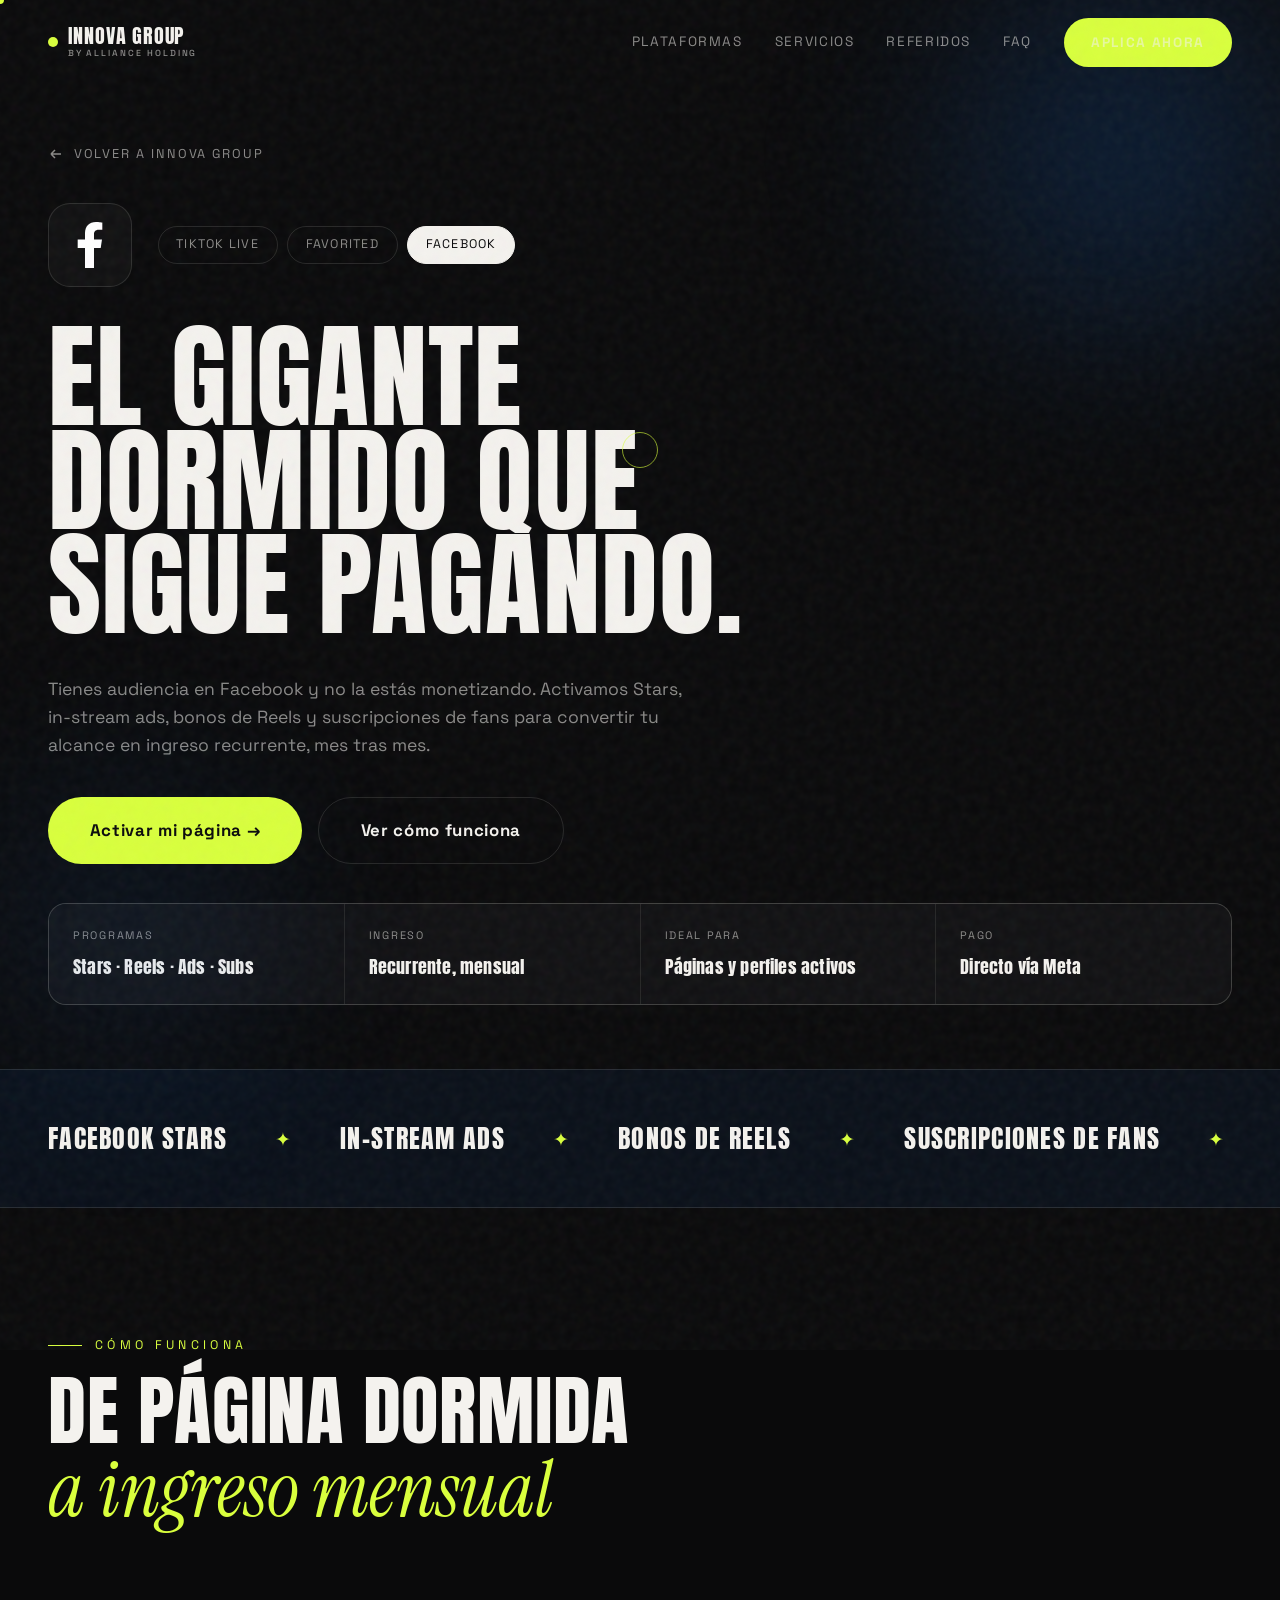
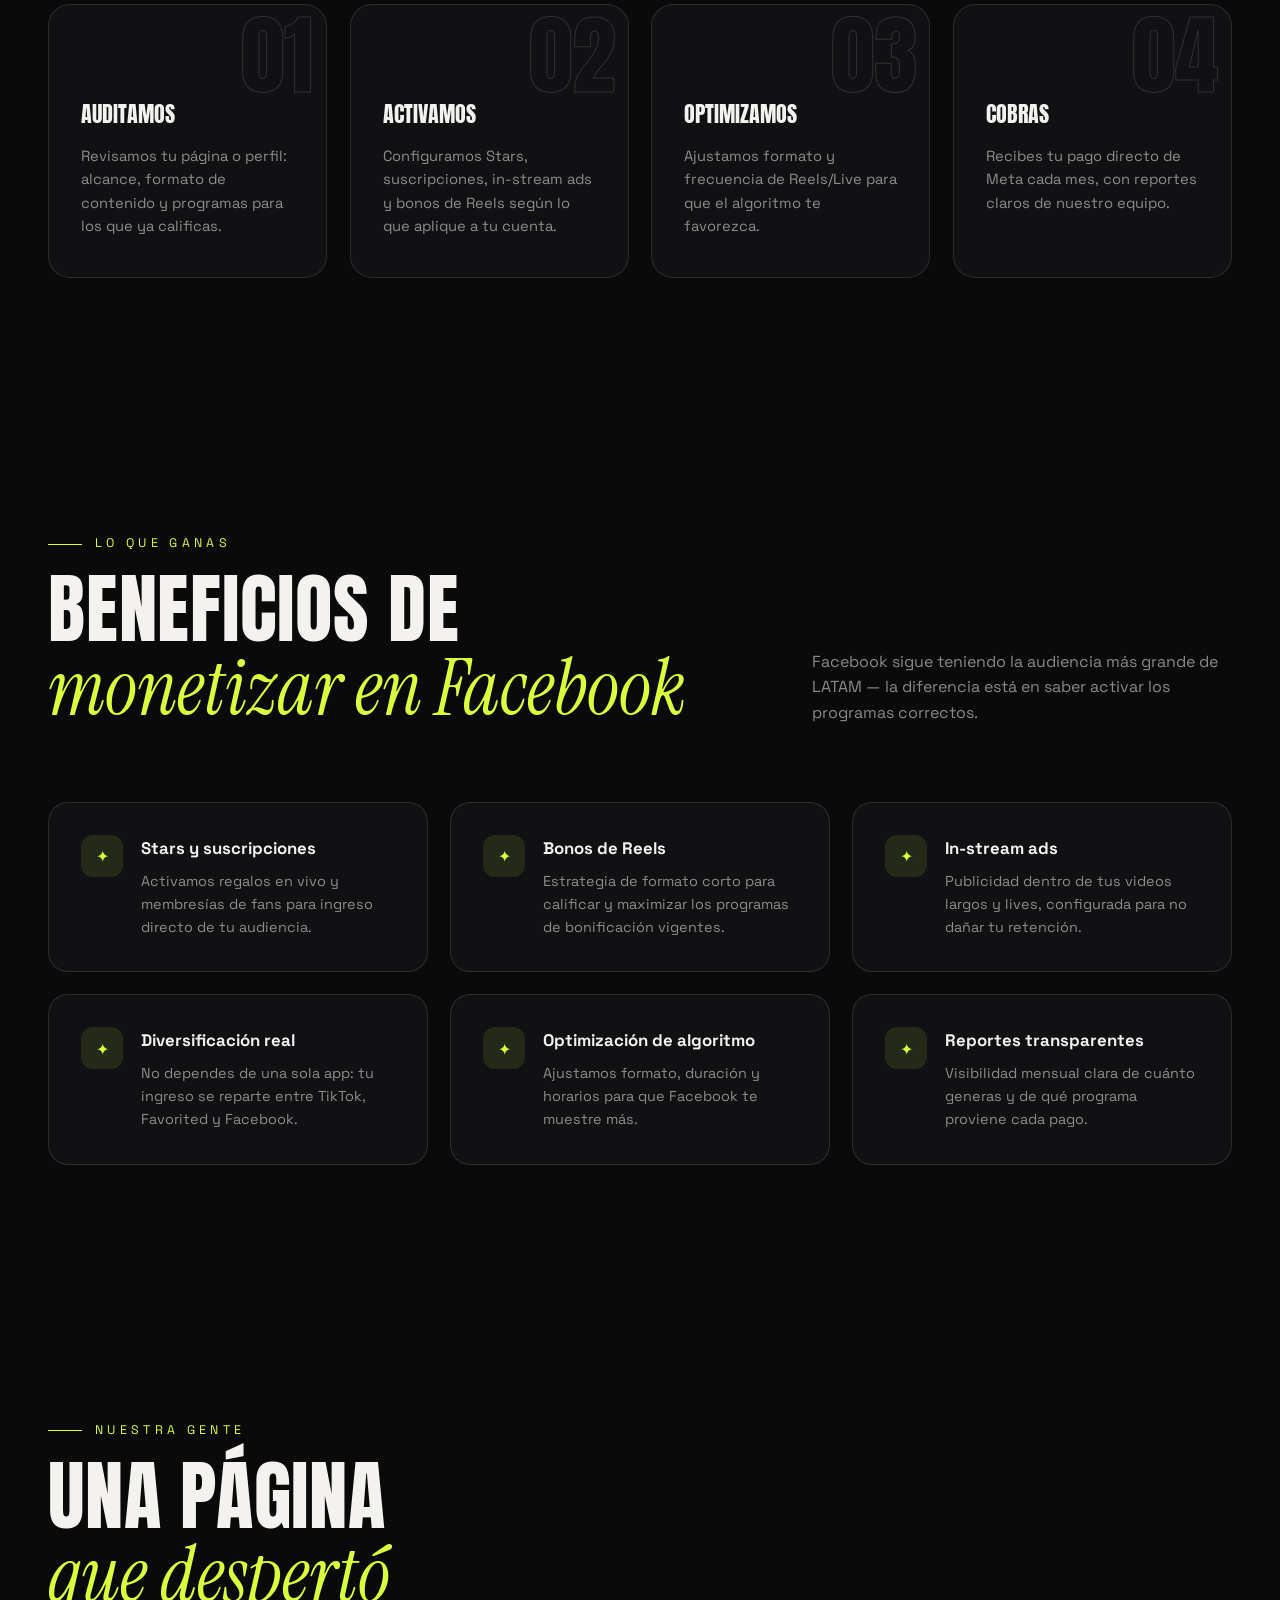
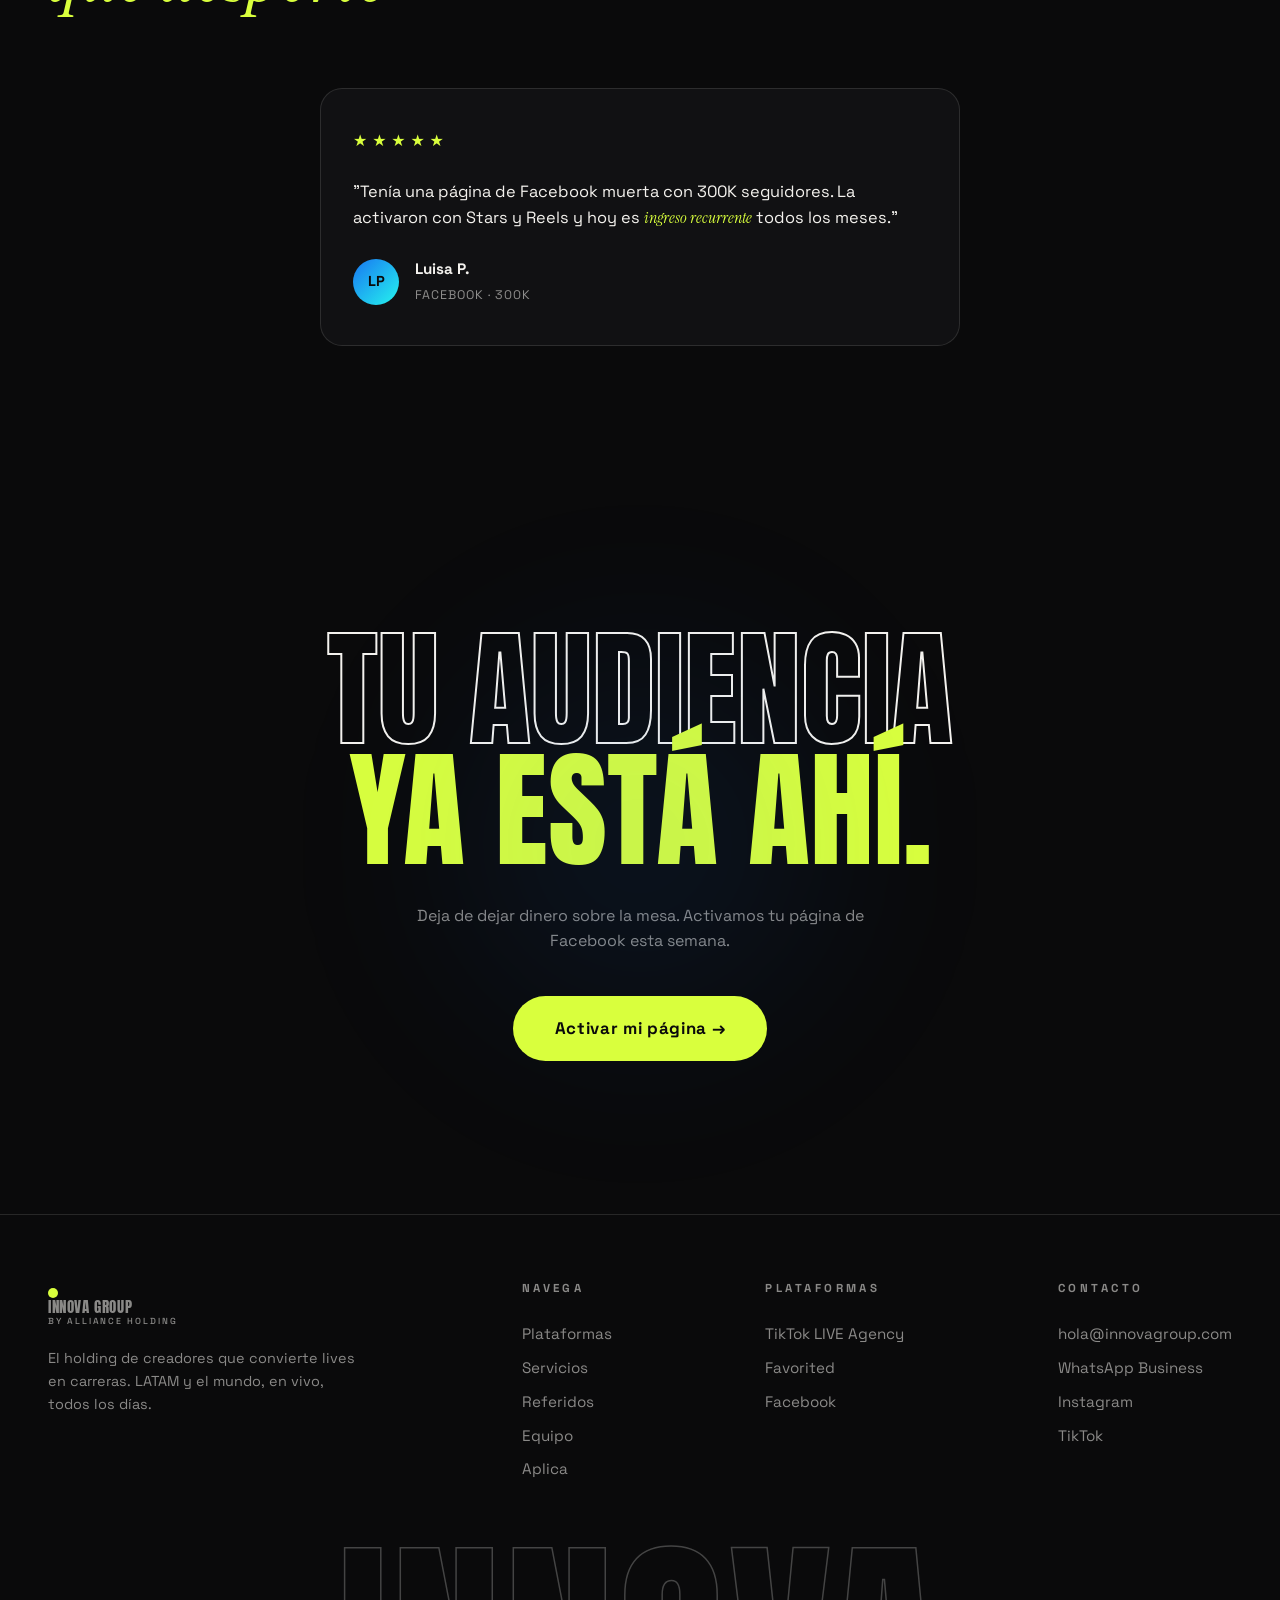
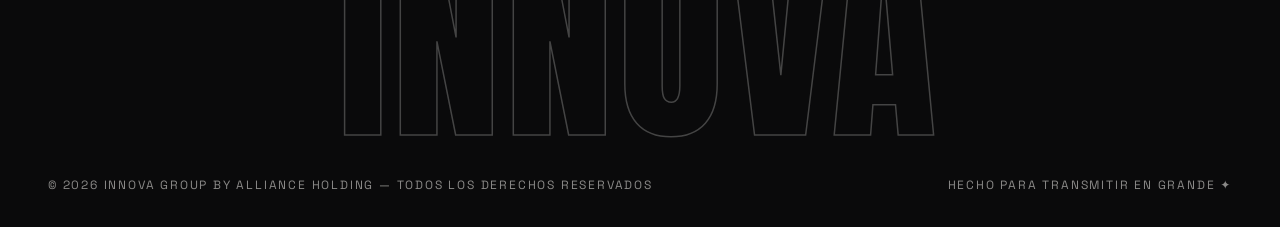
==== facebook/index.html @ 60360175 "Rebrand to Innova Group by Alliance Holding, add per-platform pages Restructure into a multi-page si" ====
<!DOCTYPE html>
<html lang="es">
<head>
<meta charset="UTF-8">
<meta name="viewport" content="width=device-width, initial-scale=1.0">
<title>Facebook Monetización — Innova Group by Alliance Holding</title>
<meta name="description" content="Activamos Stars, in-stream ads, bonos de Reels y suscripciones en tu página de Facebook. Cómo funciona y beneficios con Innova Group.">
<link rel="preconnect" href="https://fonts.googleapis.com">
<link rel="preconnect" href="https://fonts.gstatic.com" crossorigin>
<link href="https://fonts.googleapis.com/css2?family=Anton&family=Space+Grotesk:wght@300;400;500;600;700&family=Instrument+Serif:ital@0;1&display=swap" rel="stylesheet">
<link rel="stylesheet" href="../assets/styles.css">
</head>
<body>

<div class="noise"></div>
<div class="cursor-dot"></div>
<div class="cursor-ring"></div>
<div class="progress"></div>

<div class="loader" id="loader" data-word="FACEBOOK">
  <div class="loader__word" id="loaderWord"></div>
  <div class="loader__count">MONETIZACIÓN · INNOVA GROUP</div>
  <div class="loader__count" id="loaderCount">0%</div>
</div>

<nav class="nav" id="nav">
  <a href="../index.html" class="nav__logo"><i></i><span class="logo-txt">INNOVA GROUP<small>by Alliance Holding</small></span></a>
  <div class="nav__links">
    <a href="../index.html#plataformas">Plataformas</a>
    <a href="../index.html#servicios">Servicios</a>
    <a href="../index.html#referidos">Referidos</a>
    <a href="../index.html#faq">FAQ</a>
    <a href="../index.html?plataforma=Facebook#aplica" class="btn nav__cta"><span>Aplica ahora</span></a>
  </div>
</nav>

<header class="platform-hero" id="top">
  <div class="orb orb--1" data-parallax="0.06" style="background:radial-gradient(circle,rgba(24,119,242,.5),transparent 65%)"></div>
  <div class="orb orb--2" data-parallax="0.1" style="background:radial-gradient(circle,rgba(24,119,242,.25),transparent 65%)"></div>

  <a href="../index.html" class="back-link reveal">
    <svg width="16" height="16" viewBox="0 0 16 16" fill="none"><path d="M13 8H3M3 8l4-4M3 8l4 4" stroke="currentColor" stroke-width="1.5"/></svg>
    Volver a Innova Group
  </a>

  <div style="display:flex;align-items:center;gap:1.6rem">
    <div class="logo-mark icon-fb">
      <svg viewBox="0 0 320 512"><path fill="#fff" d="M279.14 288l14.22-92.66h-88.91v-60.13c0-25.35 12.42-50.06 52.24-50.06h40.42V6.26S260.43 0 225.36 0c-73.22 0-121.08 44.38-121.08 124.72v70.62H22.89V288h81.39v224h100.17V288z"/></svg>
    </div>
    <div class="cross-nav reveal" data-delay="1">
      <a href="../tiktok/index.html">TikTok LIVE</a>
      <a href="../favorited/index.html">Favorited</a>
      <a class="is-active" href="../facebook/index.html">Facebook</a>
    </div>
  </div>

  <h1>
    <span class="row"><span>El gigante</span></span>
    <span class="row"><span><span class="serif">dormido</span> que</span></span>
    <span class="row"><span>sigue pagando.</span></span>
  </h1>
  <p class="platform-hero__sub">
    Tienes audiencia en Facebook y no la estás monetizando. Activamos Stars, in-stream ads, bonos de Reels
    y suscripciones de fans para convertir tu alcance en ingreso recurrente, mes tras mes.
  </p>
  <div class="platform-hero__cta">
    <a href="../index.html?plataforma=Facebook#aplica" class="btn btn--big"><span>Activar mi página →</span></a>
    <a href="#como-funciona" class="btn btn--ghost btn--big"><span>Ver cómo funciona</span></a>
  </div>

  <div class="facts">
    <div class="fact"><div class="fact__label">Programas</div><div class="fact__val">Stars · Reels · Ads · Subs</div></div>
    <div class="fact"><div class="fact__label">Ingreso</div><div class="fact__val">Recurrente, mensual</div></div>
    <div class="fact"><div class="fact__label">Ideal para</div><div class="fact__val">Páginas y perfiles activos</div></div>
    <div class="fact"><div class="fact__label">Pago</div><div class="fact__val">Directo vía Meta</div></div>
  </div>
</header>

<div class="platform-band platform-band--fb">
  <div class="marquee" style="border:none;background:transparent;padding:0">
    <div class="marquee__track" data-marquee>
      <span>Facebook Stars</span><span>In-stream Ads</span><span>Bonos de Reels</span><span>Suscripciones de fans</span>
      <span>Facebook Stars</span><span>In-stream Ads</span><span>Bonos de Reels</span><span>Suscripciones de fans</span>
    </div>
  </div>
</div>

<section id="como-funciona">
  <div class="wrap">
    <div class="sec-head reveal">
      <div>
        <div class="kicker">Cómo funciona</div>
        <h2 class="title">De página dormida<br><em>a ingreso mensual</em></h2>
      </div>
    </div>
    <div class="process">
      <div class="step reveal"><h4>Auditamos</h4><p>Revisamos tu página o perfil: alcance, formato de contenido y programas para los que ya calificas.</p></div>
      <div class="step reveal" data-delay="1"><h4>Activamos</h4><p>Configuramos Stars, suscripciones, in-stream ads y bonos de Reels según lo que aplique a tu cuenta.</p></div>
      <div class="step reveal" data-delay="2"><h4>Optimizamos</h4><p>Ajustamos formato y frecuencia de Reels/Live para que el algoritmo te favorezca.</p></div>
      <div class="step reveal" data-delay="3"><h4>Cobras</h4><p>Recibes tu pago directo de Meta cada mes, con reportes claros de nuestro equipo.</p></div>
    </div>
  </div>
</section>

<section>
  <div class="wrap">
    <div class="sec-head reveal">
      <div>
        <div class="kicker">Lo que ganas</div>
        <h2 class="title">Beneficios de<br><em>monetizar en Facebook</em></h2>
      </div>
      <p>Facebook sigue teniendo la audiencia más grande de LATAM — la diferencia está en saber activar los programas correctos.</p>
    </div>
    <div class="benefits">
      <div class="benefit reveal"><span class="benefit__icon">✦</span><span><h4>Stars y suscripciones</h4><p>Activamos regalos en vivo y membresías de fans para ingreso directo de tu audiencia.</p></span></div>
      <div class="benefit reveal" data-delay="1"><span class="benefit__icon">✦</span><span><h4>Bonos de Reels</h4><p>Estrategia de formato corto para calificar y maximizar los programas de bonificación vigentes.</p></span></div>
      <div class="benefit reveal" data-delay="2"><span class="benefit__icon">✦</span><span><h4>In-stream ads</h4><p>Publicidad dentro de tus videos largos y lives, configurada para no dañar tu retención.</p></span></div>
      <div class="benefit reveal"><span class="benefit__icon">✦</span><span><h4>Diversificación real</h4><p>No dependes de una sola app: tu ingreso se reparte entre TikTok, Favorited y Facebook.</p></span></div>
      <div class="benefit reveal" data-delay="1"><span class="benefit__icon">✦</span><span><h4>Optimización de algoritmo</h4><p>Ajustamos formato, duración y horarios para que Facebook te muestre más.</p></span></div>
      <div class="benefit reveal" data-delay="2"><span class="benefit__icon">✦</span><span><h4>Reportes transparentes</h4><p>Visibilidad mensual clara de cuánto generas y de qué programa proviene cada pago.</p></span></div>
    </div>
  </div>
</section>

<section>
  <div class="wrap">
    <div class="sec-head reveal">
      <div>
        <div class="kicker">Nuestra gente</div>
        <h2 class="title">Una página<br><em>que despertó</em></h2>
      </div>
    </div>
    <div class="quotes quotes--single">
      <figure class="quote reveal">
        <span class="quote__stars">★★★★★</span>
        <p>"Tenía una página de Facebook muerta con 300K seguidores. La activaron con Stars y Reels y hoy es <em>ingreso recurrente</em> todos los meses."</p>
        <figcaption class="quote__who">
          <span class="quote__ava" style="background:linear-gradient(135deg,#1877f2,#25f4ee)">LP</span>
          <span><b>Luisa P.</b><small>Facebook · 300K</small></span>
        </figcaption>
      </figure>
    </div>
  </div>
</section>

<section class="mega-cta">
  <div class="orb orb--cta" style="background:radial-gradient(circle,rgba(24,119,242,.35),transparent 60%)"></div>
  <h2 class="reveal">
    <span class="hollow">Tu audiencia</span><br>
    <span class="acid">ya está ahí.</span>
  </h2>
  <p class="reveal" data-delay="1">Deja de dejar dinero sobre la mesa. Activamos tu página de Facebook esta semana.</p>
  <a href="../index.html?plataforma=Facebook#aplica" class="btn btn--big reveal" data-delay="2"><span>Activar mi página →</span></a>
</section>

<footer>
  <div class="foot-grid">
    <div class="foot-col" style="max-width:320px">
      <a href="../index.html" class="nav__logo" style="margin-bottom:1rem"><i></i><span class="logo-txt">INNOVA GROUP<small>by Alliance Holding</small></span></a>
      <p style="color:var(--ink-dim);font-size:.9rem;margin-top:1rem">El holding de creadores que convierte lives en carreras. LATAM y el mundo, en vivo, todos los días.</p>
    </div>
    <div class="foot-col">
      <h5>Navega</h5>
      <a href="../index.html#plataformas">Plataformas</a>
      <a href="../index.html#servicios">Servicios</a>
      <a href="../index.html#referidos">Referidos</a>
      <a href="../index.html#equipo">Equipo</a>
      <a href="../index.html#aplica">Aplica</a>
    </div>
    <div class="foot-col">
      <h5>Plataformas</h5>
      <a href="../tiktok/index.html">TikTok LIVE Agency</a>
      <a href="../favorited/index.html">Favorited</a>
      <a href="../facebook/index.html">Facebook</a>
    </div>
    <div class="foot-col">
      <h5>Contacto</h5>
      <a href="mailto:hola@innovagroup.com">hola@innovagroup.com</a>
      <a href="#">WhatsApp Business</a>
      <a href="#">Instagram</a>
      <a href="#">TikTok</a>
    </div>
  </div>
  <div class="foot-word" title="Innova Group">INNOVA</div>
  <div class="foot-legal">
    <span>© 2026 Innova Group by Alliance Holding — Todos los derechos reservados</span>
    <span>Hecho para transmitir en grande ✦</span>
  </div>
</footer>

<script src="../assets/site.js"></script>
</body>
</html>
---- assets/styles.css ----
/* ============================================================
   INNOVA GROUP by Alliance Holding — Landing
   Estética inspirada en estudios de diseño premium:
   tipografía masiva, dark mode, acento eléctrico, motion sutil.
   ============================================================ */
:root{
  --bg:#0a0a0b;
  --bg-2:#111113;
  --ink:#f4f2ee;
  --ink-dim:rgba(244,242,238,.55);
  --line:rgba(244,242,238,.12);
  --acid:#d9ff3d;            /* acento principal */
  --tiktok-a:#25f4ee;
  --tiktok-b:#fe2c55;
  --fav-a:#ff7a59;
  --fav-b:#b13bff;
  --fb:#1877f2;
  --display:'Anton',Impact,sans-serif;
  --body:'Space Grotesk',system-ui,sans-serif;
  --serif:'Instrument Serif',Georgia,serif;
  --ease:cubic-bezier(.22,1,.36,1);
}
*{margin:0;padding:0;box-sizing:border-box}
html{scroll-behavior:smooth}
html,body{overscroll-behavior-y:none}
body{
  background:var(--bg);
  color:var(--ink);
  font-family:var(--body);
  line-height:1.6;
  overflow-x:hidden;
  -webkit-font-smoothing:antialiased;
}
::selection{background:var(--acid);color:#0a0a0b}
a{color:inherit;text-decoration:none}
img,svg{max-width:100%;display:block}
button{font-family:inherit;cursor:pointer}

/* ---------- Grano / textura ---------- */
.noise{
  position:fixed;inset:-50%;z-index:9990;pointer-events:none;opacity:.05;
  background-image:url("data:image/svg+xml,%3Csvg viewBox='0 0 250 250' xmlns='http://www.w3.org/2000/svg'%3E%3Cfilter id='n'%3E%3CfeTurbulence type='fractalNoise' baseFrequency='0.75' numOctaves='2' stitchTiles='stitch'/%3E%3C/filter%3E%3Crect width='100%25' height='100%25' filter='url(%23n)'/%3E%3C/svg%3E");
  animation:grain 8s steps(10) infinite;
}
@keyframes grain{
  0%,100%{transform:translate(0,0)}10%{transform:translate(-5%,-10%)}
  30%{transform:translate(3%,-15%)}50%{transform:translate(12%,9%)}
  70%{transform:translate(9%,4%)}90%{transform:translate(-1%,7%)}
}

/* ---------- Cursor ---------- */
.cursor-dot,.cursor-ring{
  position:fixed;top:0;left:0;z-index:9999;pointer-events:none;
  border-radius:50%;transform:translate(-50%,-50%);
}
.cursor-dot{width:8px;height:8px;background:var(--acid)}
.cursor-ring{
  width:36px;height:36px;border:1.5px solid rgba(217,255,61,.6);
  transition:width .3s var(--ease),height .3s var(--ease),background .3s,border .3s;
}
.cursor-ring.is-hover{width:64px;height:64px;background:rgba(217,255,61,.12);border-color:var(--acid)}
@media (hover:none){.cursor-dot,.cursor-ring{display:none}}

/* ---------- Preloader ---------- */
.loader{
  position:fixed;inset:0;z-index:10000;background:var(--bg);
  display:flex;flex-direction:column;justify-content:center;align-items:center;gap:1rem;
  transition:clip-path 1s var(--ease);
  clip-path:inset(0 0 0 0);
}
.loader.done{clip-path:inset(0 0 100% 0)}
.loader__word{
  font-family:var(--display);font-size:clamp(2.4rem,10vw,8rem);
  letter-spacing:.02em;text-transform:uppercase;display:flex;overflow:hidden;
}
.loader__word span{display:inline-block;transform:translateY(110%);animation:riseUp .8s var(--ease) forwards}
.loader__count{font-size:.85rem;letter-spacing:.35em;color:var(--ink-dim)}
@keyframes riseUp{to{transform:translateY(0)}}

/* ---------- Barra de progreso ---------- */
.progress{position:fixed;top:0;left:0;height:2px;width:0;background:var(--acid);z-index:9998}

/* ---------- Nav ---------- */
.nav{
  position:fixed;top:0;left:0;right:0;z-index:1000;
  display:flex;justify-content:space-between;align-items:center;
  padding:1.1rem clamp(1.25rem,4vw,3rem);
  transition:background .4s,backdrop-filter .4s,border-color .4s, transform .5s var(--ease);
  border-bottom:1px solid transparent;
}
.nav.scrolled{background:rgba(10,10,11,.72);backdrop-filter:blur(14px);border-color:var(--line)}
.nav.hidden{transform:translateY(-100%)}
.nav__logo{font-family:var(--display);font-size:1.25rem;letter-spacing:.04em;display:flex;align-items:center;gap:.6rem;line-height:1}
.nav__logo i{width:10px;height:10px;border-radius:50%;background:var(--acid);display:inline-block;flex:none;animation:pulse 2s infinite}
.nav__logo .logo-txt{display:flex;flex-direction:column}
.nav__logo .logo-txt small{font-family:var(--body);font-size:.55rem;letter-spacing:.22em;color:var(--ink-dim);text-transform:uppercase;font-weight:500;margin-top:.15rem}
@keyframes pulse{0%,100%{box-shadow:0 0 0 0 rgba(217,255,61,.5)}50%{box-shadow:0 0 0 9px rgba(217,255,61,0)}}
.nav__links{display:flex;gap:2rem;align-items:center}
.nav__links a{font-size:.85rem;letter-spacing:.12em;text-transform:uppercase;color:var(--ink-dim);position:relative;transition:color .3s}
.nav__links a::after{content:"";position:absolute;left:0;bottom:-4px;width:100%;height:1px;background:var(--acid);transform:scaleX(0);transform-origin:right;transition:transform .4s var(--ease)}
.nav__links a:hover{color:var(--ink)}
.nav__links a:hover::after{transform:scaleX(1);transform-origin:left}
.btn{
  display:inline-flex;align-items:center;gap:.6rem;
  background:var(--acid);color:#0a0a0b;border:none;border-radius:100px;
  padding:.85rem 1.7rem;font-weight:700;font-size:.9rem;letter-spacing:.04em;
  position:relative;overflow:hidden;transition:transform .3s var(--ease);
  will-change:transform;
}
.btn::before{
  content:"";position:absolute;inset:0;background:#fff;border-radius:100px;
  transform:translateY(101%);transition:transform .45s var(--ease);
}
.btn span{position:relative;z-index:1;display:inline-flex;align-items:center;gap:.5rem}
.btn:hover::before{transform:translateY(0)}
.btn--ghost{background:transparent;color:var(--ink);border:1px solid var(--line)}
.btn--ghost::before{background:var(--acid)}
.btn--ghost:hover{color:#0a0a0b}
.btn--ghost:hover span{color:#0a0a0b}
.btn--big{padding:1.2rem 2.6rem;font-size:1.05rem}
@media(max-width:820px){.nav__links a:not(.nav__cta){display:none}}

/* ---------- Hero ---------- */
.hero{
  min-height:100svh;display:flex;flex-direction:column;justify-content:center;
  padding:8rem clamp(1.25rem,4vw,3rem) 4rem;position:relative;
}
.orb{position:absolute;border-radius:50%;filter:blur(90px);opacity:.5;pointer-events:none;will-change:transform}
.orb--1{width:44vw;height:44vw;top:-12%;right:-10%;background:radial-gradient(circle,rgba(254,44,85,.5),transparent 65%)}
.orb--2{width:36vw;height:36vw;bottom:-8%;left:-8%;background:radial-gradient(circle,rgba(37,244,238,.4),transparent 65%)}
.orb--3{width:22vw;height:22vw;top:34%;left:38%;background:radial-gradient(circle,rgba(217,255,61,.28),transparent 65%)}
.hero__tag{
  display:inline-flex;align-items:center;gap:.7rem;font-size:.8rem;letter-spacing:.3em;
  text-transform:uppercase;color:var(--ink-dim);margin-bottom:2rem;
}
.hero__tag::before{content:"";width:44px;height:1px;background:var(--acid)}
.hero h1{
  font-family:var(--display);text-transform:uppercase;line-height:.92;
  font-size:clamp(3.2rem,11.5vw,11rem);letter-spacing:.01em;font-weight:400;
}
.hero h1 .row{display:block;overflow:hidden}
.hero h1 .row>span{display:inline-block;transform:translateY(110%);transition:transform 1.1s var(--ease)}
.hero.in h1 .row>span{transform:translateY(0)}
.hero h1 .accent{
  color:transparent;-webkit-text-stroke:2px var(--acid);
}
.hero h1 .serif{font-family:var(--serif);font-style:italic;text-transform:none;font-size:.92em;letter-spacing:0;color:var(--acid)}
.hero__sub{
  max-width:520px;margin-top:2.4rem;color:var(--ink-dim);font-size:1.05rem;
  opacity:0;transform:translateY(24px);transition:all 1s var(--ease) .6s;
}
.hero.in .hero__sub{opacity:1;transform:none}
.hero__cta{display:flex;gap:1rem;margin-top:2.4rem;flex-wrap:wrap;opacity:0;transform:translateY(24px);transition:all 1s var(--ease) .8s}
.hero.in .hero__cta{opacity:1;transform:none}
.hero__meta{
  position:absolute;bottom:2rem;left:clamp(1.25rem,4vw,3rem);right:clamp(1.25rem,4vw,3rem);
  display:flex;justify-content:space-between;align-items:center;
  font-size:.75rem;letter-spacing:.25em;text-transform:uppercase;color:var(--ink-dim);
}
.scroll-hint{display:flex;align-items:center;gap:.6rem}
.scroll-hint i{width:1px;height:40px;background:var(--line);position:relative;overflow:hidden;display:block}
.scroll-hint i::after{content:"";position:absolute;top:-100%;left:0;width:100%;height:100%;background:var(--acid);animation:drip 1.8s var(--ease) infinite}
@keyframes drip{to{top:100%}}

/* ---------- Marquee ---------- */
.marquee{
  border-top:1px solid var(--line);border-bottom:1px solid var(--line);
  padding:1.3rem 0;overflow:hidden;white-space:nowrap;position:relative;
  background:var(--bg-2);
}
.marquee__track{display:inline-flex;gap:3rem;animation:scrollX 26s linear infinite;will-change:transform}
.marquee:hover .marquee__track{animation-play-state:paused}
.marquee__track span{
  font-family:var(--display);font-size:1.6rem;text-transform:uppercase;letter-spacing:.05em;
  display:inline-flex;align-items:center;gap:3rem;color:var(--ink);
}
.marquee__track span::after{content:"✦";color:var(--acid);font-size:1.2rem}
@keyframes scrollX{to{transform:translateX(-50%)}}
.marquee--reverse .marquee__track{animation-direction:reverse}
.marquee--acid{background:var(--acid)}
.marquee--acid .marquee__track span{color:#0a0a0b}
.marquee--acid .marquee__track span::after{color:#0a0a0b}

/* ---------- Secciones base ---------- */
section{position:relative}
.wrap{max-width:1440px;margin:0 auto;padding:clamp(5rem,10vw,9rem) clamp(1.25rem,4vw,3rem)}
.sec-head{display:flex;justify-content:space-between;align-items:flex-end;gap:2rem;margin-bottom:clamp(3rem,6vw,5rem);flex-wrap:wrap}
.kicker{font-size:.78rem;letter-spacing:.35em;text-transform:uppercase;color:var(--acid);display:flex;align-items:center;gap:.8rem;margin-bottom:1.2rem}
.kicker::before{content:"";width:34px;height:1px;background:var(--acid)}
h2.title{
  font-family:var(--display);text-transform:uppercase;font-weight:400;
  font-size:clamp(2.4rem,6vw,5.5rem);line-height:.95;letter-spacing:.01em;
}
h2.title em{font-family:var(--serif);font-style:italic;text-transform:none;color:var(--acid);letter-spacing:0}
.sec-head p{max-width:420px;color:var(--ink-dim)}

/* Reveal on scroll */
.reveal{opacity:0;transform:translateY(48px);transition:opacity 1s var(--ease),transform 1s var(--ease)}
.reveal.in{opacity:1;transform:none}
.reveal[data-delay="1"]{transition-delay:.12s}
.reveal[data-delay="2"]{transition-delay:.24s}
.reveal[data-delay="3"]{transition-delay:.36s}

/* ---------- Stats ---------- */
.stats{display:grid;grid-template-columns:repeat(4,1fr);border-top:1px solid var(--line)}
.stat{
  padding:3rem 2rem;border-left:1px solid var(--line);position:relative;overflow:hidden;
}
.stat:first-child{border-left:none}
.stat::after{content:"";position:absolute;inset:0;background:rgba(217,255,61,.06);transform:translateY(100%);transition:transform .5s var(--ease)}
.stat:hover::after{transform:none}
.stat__num{font-family:var(--display);font-size:clamp(2.6rem,5vw,4.4rem);line-height:1;color:var(--ink)}
.stat__num b{color:var(--acid);font-weight:400}
.stat__label{margin-top:.8rem;font-size:.8rem;letter-spacing:.2em;text-transform:uppercase;color:var(--ink-dim)}
@media(max-width:900px){.stats{grid-template-columns:repeat(2,1fr)}.stat:nth-child(3){border-left:none}}
@media(max-width:520px){.stats{grid-template-columns:1fr}.stat{border-left:none;border-top:1px solid var(--line)}}

/* ---------- Plataformas ---------- */
.platforms{display:grid;grid-template-columns:repeat(3,1fr);gap:1.4rem}
.pcard{
  position:relative;border:1px solid var(--line);border-radius:22px;overflow:hidden;
  padding:2.6rem 2.2rem;min-height:520px;display:flex;flex-direction:column;
  background:var(--bg-2);
  transition:transform .5s var(--ease),border-color .5s;
  will-change:transform;
}
.pcard:hover{transform:translateY(-10px)}
.pcard__glow{position:absolute;inset:0;opacity:0;transition:opacity .6s;pointer-events:none}
.pcard:hover .pcard__glow{opacity:1}
.pcard--tiktok .pcard__glow{background:
  radial-gradient(600px circle at var(--mx,50%) var(--my,20%),rgba(254,44,85,.22),transparent 45%),
  radial-gradient(500px circle at calc(var(--mx,50%) + 15%) calc(var(--my,20%) + 20%),rgba(37,244,238,.18),transparent 45%)}
.pcard--fav .pcard__glow{background:radial-gradient(600px circle at var(--mx,50%) var(--my,20%),rgba(255,122,89,.22),transparent 45%),
  radial-gradient(500px circle at calc(var(--mx,50%) + 12%) calc(var(--my,20%) + 22%),rgba(177,59,255,.2),transparent 45%)}
.pcard--fb .pcard__glow{background:radial-gradient(600px circle at var(--mx,50%) var(--my,20%),rgba(24,119,242,.28),transparent 50%)}
.pcard--tiktok:hover{border-color:rgba(254,44,85,.5)}
.pcard--fav:hover{border-color:rgba(255,122,89,.5)}
.pcard--fb:hover{border-color:rgba(24,119,242,.6)}
.pcard__icon{
  width:58px;height:58px;border-radius:16px;display:grid;place-items:center;margin-bottom:2rem;
  border:1px solid var(--line);background:rgba(255,255,255,.03);
  transition:transform .5s var(--ease);
}
.pcard:hover .pcard__icon{transform:rotate(-8deg) scale(1.08)}
.pcard__icon svg{width:28px;height:28px}
.icon-tiktok{background:#000;border-color:#000}
.icon-fb{background:#1877f2;border-color:#1877f2}
.icon-fav{background:linear-gradient(135deg,rgba(255,122,89,.18),rgba(177,59,255,.18));border-color:rgba(255,122,89,.4)}
.logo-mark.icon-tiktok svg,.logo-mark.icon-fb svg{width:46px;height:46px}
.pcard h3{font-family:var(--display);font-size:1.9rem;font-weight:400;text-transform:uppercase;letter-spacing:.02em;line-height:1.05}
.pcard__badge{
  display:inline-block;margin-top:.9rem;margin-bottom:1.2rem;font-size:.68rem;letter-spacing:.22em;text-transform:uppercase;
  border:1px solid var(--line);border-radius:100px;padding:.35rem .9rem;color:var(--ink-dim);width:fit-content;
}
.pcard p{color:var(--ink-dim);font-size:.95rem;flex:1}
.pcard ul{list-style:none;margin-top:1.6rem;display:grid;gap:.65rem}
.pcard li{display:flex;gap:.7rem;align-items:baseline;font-size:.9rem}
.pcard li::before{content:"→";color:var(--acid);font-weight:700;flex:none;transition:transform .3s}
.pcard:hover li::before{transform:translateX(4px)}
.pcard--tiktok li::before{color:var(--tiktok-a)}
.pcard--fav li::before{color:var(--fav-a)}
.pcard--fb li::before{color:var(--fb)}
.pcard__more{
  margin-top:1.8rem;display:inline-flex;align-items:center;gap:.6rem;font-size:.85rem;letter-spacing:.1em;
  text-transform:uppercase;font-weight:700;color:var(--ink);width:fit-content;
}
.pcard__more span{transition:transform .3s var(--ease)}
.pcard:hover .pcard__more span{transform:translateX(6px)}
@media(max-width:980px){.platforms{grid-template-columns:1fr}.pcard{min-height:0}}

/* ---------- Servicios (lista tipo estudio) ---------- */
.services{border-top:1px solid var(--line)}
.srow{
  display:grid;grid-template-columns:80px 1fr 1.1fr auto;gap:2rem;align-items:center;
  padding:2.4rem 0;border-bottom:1px solid var(--line);position:relative;
  transition:padding .4s var(--ease);
}
.srow:hover{padding-left:1.4rem}
.srow::before{content:"";position:absolute;left:0;bottom:-1px;height:1px;width:0;background:var(--acid);transition:width .6s var(--ease)}
.srow:hover::before{width:100%}
.srow__idx{font-family:var(--serif);font-style:italic;font-size:1.3rem;color:var(--ink-dim)}
.srow__name{font-family:var(--display);text-transform:uppercase;font-size:clamp(1.5rem,3.2vw,2.6rem);line-height:1;font-weight:400;transition:color .3s}
.srow:hover .srow__name{color:var(--acid)}
.srow__desc{color:var(--ink-dim);font-size:.95rem;max-width:480px}
.srow__arrow{
  width:52px;height:52px;border:1px solid var(--line);border-radius:50%;display:grid;place-items:center;
  transition:background .4s,transform .5s var(--ease);flex:none;
}
.srow:hover .srow__arrow{background:var(--acid);transform:rotate(-45deg)}
.srow:hover .srow__arrow svg path{stroke:#0a0a0b}
@media(max-width:820px){.srow{grid-template-columns:1fr;gap:.7rem}.srow__arrow{display:none}}

/* ---------- Proceso ---------- */
.process{display:grid;grid-template-columns:repeat(4,1fr);gap:1.4rem;counter-reset:step}
.step{
  border:1px solid var(--line);border-radius:22px;padding:2.4rem 2rem;position:relative;overflow:hidden;
  background:var(--bg-2);transition:transform .5s var(--ease),border-color .4s;
}
.step:hover{transform:translateY(-8px);border-color:rgba(217,255,61,.45)}
.step::before{
  counter-increment:step;content:"0" counter(step);
  font-family:var(--display);font-size:5.5rem;line-height:1;
  position:absolute;right:.8rem;top:.4rem;color:transparent;
  -webkit-text-stroke:1px rgba(244,242,238,.14);
  transition:color .4s,-webkit-text-stroke .4s;
}
.step:hover::before{color:rgba(217,255,61,.14);-webkit-text-stroke:1px rgba(217,255,61,.4)}
.step h4{font-family:var(--display);font-weight:400;text-transform:uppercase;font-size:1.35rem;margin:3.4rem 0 .8rem}
.step p{color:var(--ink-dim);font-size:.92rem}
@media(max-width:980px){.process{grid-template-columns:repeat(2,1fr)}}
@media(max-width:560px){.process{grid-template-columns:1fr}}

/* ---------- Testimonios ---------- */
.quotes{display:grid;grid-template-columns:repeat(3,1fr);gap:1.4rem}
.quotes.quotes--single{grid-template-columns:minmax(0,640px);justify-content:center}
.quote{
  border:1px solid var(--line);border-radius:22px;padding:2.4rem 2rem;background:var(--bg-2);
  display:flex;flex-direction:column;gap:1.6rem;transition:transform .5s var(--ease),border-color .4s;
}
.quote:hover{transform:translateY(-8px);border-color:rgba(217,255,61,.4)}
.quote__stars{color:var(--acid);letter-spacing:.3em}
.quote p{font-size:1.02rem;flex:1}
.quote p em{font-family:var(--serif);color:var(--acid)}
.quote__who{display:flex;align-items:center;gap:1rem}
.quote__ava{
  width:46px;height:46px;border-radius:50%;flex:none;
  display:grid;place-items:center;font-weight:700;color:#0a0a0b;font-size:.9rem;
}
.quote__who b{display:block;font-size:.95rem}
.quote__who small{color:var(--ink-dim);font-size:.78rem;letter-spacing:.08em;text-transform:uppercase}
@media(max-width:980px){.quotes{grid-template-columns:1fr}}

/* ---------- CTA gigante ---------- */
.mega-cta{
  text-align:center;padding:clamp(6rem,12vw,11rem) clamp(1.25rem,4vw,3rem);
  position:relative;overflow:hidden;
}
.mega-cta h2{
  font-family:var(--display);text-transform:uppercase;font-weight:400;
  font-size:clamp(3rem,10vw,9.5rem);line-height:.95;
}
.mega-cta h2 .hollow{color:transparent;-webkit-text-stroke:2px var(--ink)}
.mega-cta h2 .acid{color:var(--acid)}
.mega-cta p{max-width:520px;margin:2rem auto 2.6rem;color:var(--ink-dim)}
.mega-cta .orb--cta{width:50vw;height:50vw;top:50%;left:50%;transform:translate(-50%,-50%);opacity:.35;
  background:radial-gradient(circle,rgba(217,255,61,.35),transparent 60%)}

/* ---------- FAQ ---------- */
.faq{max-width:880px;margin:0 auto}
.faq-item{border-bottom:1px solid var(--line)}
.faq-item button{
  width:100%;background:none;border:none;color:var(--ink);
  display:flex;justify-content:space-between;align-items:center;gap:2rem;
  padding:1.8rem 0;text-align:left;font-size:clamp(1.05rem,2vw,1.35rem);font-weight:600;font-family:var(--body);
  transition:color .3s;
}
.faq-item button:hover{color:var(--acid)}
.faq-item .sign{
  width:38px;height:38px;border:1px solid var(--line);border-radius:50%;flex:none;
  display:grid;place-items:center;font-weight:400;font-size:1.3rem;
  transition:transform .5s var(--ease),background .4s,color .4s;
}
.faq-item.open .sign{transform:rotate(135deg);background:var(--acid);color:#0a0a0b;border-color:var(--acid)}
.faq-item .ans{max-height:0;overflow:hidden;transition:max-height .6s var(--ease)}
.faq-item .ans p{color:var(--ink-dim);padding:0 0 1.8rem;max-width:720px}

/* ---------- Formulario ---------- */
.apply{display:grid;grid-template-columns:1fr 1fr;gap:clamp(2rem,6vw,5rem);align-items:start}
.apply__info h2{margin-bottom:1.6rem}
.apply__info p{color:var(--ink-dim);max-width:440px}
.apply__perks{margin-top:2.4rem;display:grid;gap:1rem;list-style:none}
.apply__perks li{display:flex;gap:.9rem;align-items:baseline}
.apply__perks li::before{content:"✦";color:var(--acid);flex:none}
.form{display:grid;gap:1.1rem;border:1px solid var(--line);border-radius:22px;padding:clamp(1.6rem,3vw,2.6rem);background:var(--bg-2)}
.field label{display:block;font-size:.72rem;letter-spacing:.25em;text-transform:uppercase;color:var(--ink-dim);margin-bottom:.5rem}
.field input,.field select,.field textarea{
  width:100%;background:rgba(255,255,255,.04);border:1px solid var(--line);border-radius:12px;
  color:var(--ink);padding:.95rem 1.1rem;font-family:var(--body);font-size:.95rem;outline:none;
  transition:border-color .3s,background .3s;
}
.field input:focus,.field select:focus,.field textarea:focus{border-color:var(--acid);background:rgba(217,255,61,.05)}
.field select option{background:var(--bg-2)}
.form__row{display:grid;grid-template-columns:1fr 1fr;gap:1.1rem}
.form .btn{justify-content:center}
.form__note{font-size:.75rem;color:var(--ink-dim);text-align:center}
@media(max-width:900px){.apply{grid-template-columns:1fr}.form__row{grid-template-columns:1fr}}

/* ---------- Footer ---------- */
footer{border-top:1px solid var(--line);padding:4rem clamp(1.25rem,4vw,3rem) 2rem;overflow:hidden}
.foot-grid{display:flex;justify-content:space-between;gap:3rem;flex-wrap:wrap;margin-bottom:4rem}
.foot-col h5{font-size:.72rem;letter-spacing:.3em;text-transform:uppercase;color:var(--ink-dim);margin-bottom:1.2rem}
.foot-col a{display:block;padding:.3rem 0;color:var(--ink-dim);transition:color .3s,transform .3s;font-size:.95rem}
.foot-col a:hover{color:var(--acid);transform:translateX(6px)}
.foot-word{
  font-family:var(--display);text-transform:uppercase;text-align:center;line-height:.85;
  font-size:clamp(4rem,17vw,17rem);letter-spacing:.02em;user-select:none;
  color:transparent;-webkit-text-stroke:1.5px rgba(244,242,238,.25);
  transition:color .8s,-webkit-text-stroke .8s;cursor:default;
}
.foot-word:hover{color:var(--acid);-webkit-text-stroke:1.5px var(--acid)}
.foot-legal{display:flex;justify-content:space-between;gap:1rem;flex-wrap:wrap;margin-top:2.5rem;font-size:.75rem;letter-spacing:.15em;text-transform:uppercase;color:var(--ink-dim)}

/* ============================================================
   Componentes de páginas de plataforma (/tiktok /facebook /favorited)
   ============================================================ */
.back-link{
  display:inline-flex;align-items:center;gap:.6rem;font-size:.8rem;letter-spacing:.15em;
  text-transform:uppercase;color:var(--ink-dim);transition:color .3s,transform .3s;
}
.back-link:hover{color:var(--acid);transform:translateX(-4px)}
.back-link svg{transition:transform .3s}
.back-link:hover svg{transform:translateX(-4px)}

.cross-nav{display:flex;gap:.6rem;flex-wrap:wrap}
.cross-nav a{
  border:1px solid var(--line);border-radius:100px;padding:.5rem 1.1rem;font-size:.78rem;
  letter-spacing:.1em;text-transform:uppercase;color:var(--ink-dim);transition:all .3s;
  display:inline-flex;align-items:center;gap:.5rem;
}
.cross-nav a:hover{color:var(--ink);border-color:var(--ink-dim)}
.cross-nav a.is-active{background:var(--ink);color:#0a0a0b;border-color:var(--ink)}
.cross-nav a svg{width:14px;height:14px}

.platform-hero{
  min-height:88svh;display:flex;flex-direction:column;justify-content:center;gap:2.4rem;
  padding:9rem clamp(1.25rem,4vw,3rem) 4rem;position:relative;
}
.logo-mark{
  width:84px;height:84px;border-radius:22px;display:grid;place-items:center;flex:none;
  border:1px solid var(--line);background:rgba(255,255,255,.03);
  opacity:0;transform:translateY(24px) scale(.9);transition:all .9s var(--ease) .1s;
}
.platform-hero.in .logo-mark{opacity:1;transform:none}
.logo-mark svg{width:42px;height:42px}
.platform-hero h1{
  font-family:var(--display);text-transform:uppercase;line-height:.9;font-weight:400;
  font-size:clamp(2.8rem,9vw,7.2rem);letter-spacing:.01em;
}
.platform-hero h1 .row{display:block;overflow:hidden}
.platform-hero h1 .row>span{display:inline-block;transform:translateY(110%);transition:transform 1.1s var(--ease)}
.platform-hero.in h1 .row>span{transform:translateY(0)}
.platform-hero__sub{
  max-width:640px;color:var(--ink-dim);font-size:1.1rem;
  opacity:0;transform:translateY(20px);transition:all 1s var(--ease) .5s;
}
.platform-hero.in .platform-hero__sub{opacity:1;transform:none}
.platform-hero__cta{display:flex;gap:1rem;flex-wrap:wrap;opacity:0;transform:translateY(20px);transition:all 1s var(--ease) .65s}
.platform-hero.in .platform-hero__cta{opacity:1;transform:none}

.facts{display:grid;grid-template-columns:repeat(4,1fr);gap:1px;background:var(--line);border:1px solid var(--line);border-radius:18px;overflow:hidden;
  opacity:0;transform:translateY(20px);transition:all 1s var(--ease) .8s}
.platform-hero.in .facts{opacity:1;transform:none}
.fact{background:var(--bg-2);padding:1.4rem 1.5rem}
.fact__label{font-size:.68rem;letter-spacing:.16em;text-transform:uppercase;color:var(--ink-dim);margin-bottom:.5rem}
.fact__val{font-family:var(--display);font-size:1.15rem;text-transform:none;letter-spacing:.01em}
@media(max-width:900px){.facts{grid-template-columns:repeat(2,1fr)}}
@media(max-width:520px){.facts{grid-template-columns:1fr}}

.benefits{display:grid;grid-template-columns:repeat(3,1fr);gap:1.4rem}
.benefit{
  border:1px solid var(--line);border-radius:20px;padding:2rem;background:var(--bg-2);
  display:flex;gap:1.1rem;transition:transform .5s var(--ease),border-color .4s;
}
.benefit:hover{transform:translateY(-6px)}
.benefit__icon{
  width:42px;height:42px;border-radius:12px;flex:none;display:grid;place-items:center;
  background:rgba(217,255,61,.1);color:var(--acid);font-family:var(--display);
}
.benefit h4{font-size:1.05rem;font-weight:700;margin-bottom:.5rem}
.benefit p{color:var(--ink-dim);font-size:.9rem}
@media(max-width:980px){.benefits{grid-template-columns:1fr 1fr}}
@media(max-width:620px){.benefits{grid-template-columns:1fr}}

/* CTA especial Favorited (link externo real) */
.fav-cta{
  position:relative;border-radius:26px;padding:clamp(2.4rem,5vw,4rem);text-align:center;overflow:hidden;
  background:linear-gradient(160deg,rgba(255,122,89,.12),rgba(177,59,255,.12));
  border:1px solid rgba(255,122,89,.35);
}
.fav-cta::before{
  content:"";position:absolute;inset:-2px;border-radius:26px;padding:2px;
  background:linear-gradient(120deg,var(--fav-a),var(--fav-b),var(--fav-a));
  background-size:220% 220%;animation:favSheen 5s linear infinite;
  -webkit-mask:linear-gradient(#000 0 0) content-box,linear-gradient(#000 0 0);
  -webkit-mask-composite:xor;mask-composite:exclude;pointer-events:none;
}
@keyframes favSheen{to{background-position:220% 0}}
.fav-cta h3{font-family:var(--display);font-weight:400;text-transform:uppercase;font-size:clamp(2rem,4.5vw,3.2rem);margin-bottom:1rem}
.fav-cta p{color:var(--ink-dim);max-width:520px;margin:0 auto 2rem}
.btn--fav{background:linear-gradient(120deg,var(--fav-a),var(--fav-b));color:#fff}
.btn--fav::before{background:#fff}
.btn--fav:hover span{color:#0a0a0b}
.fav-cta__note{margin-top:1.4rem;font-size:.78rem;color:var(--ink-dim)}
.fav-cta__note code{color:var(--acid);word-break:break-all}

.platform-band{padding:3rem clamp(1.25rem,4vw,3rem);border-top:1px solid var(--line);border-bottom:1px solid var(--line)}
.platform-band--tiktok{background:linear-gradient(90deg,rgba(37,244,238,.06),rgba(254,44,85,.06))}
.platform-band--fav{background:linear-gradient(90deg,rgba(255,122,89,.06),rgba(177,59,255,.06))}
.platform-band--fb{background:rgba(24,119,242,.06)}

/* accesibilidad: reduce motion */
@media (prefers-reduced-motion:reduce){
  *,*::before,*::after{animation-duration:.001s!important;transition-duration:.001s!important}
  html{scroll-behavior:auto}
}
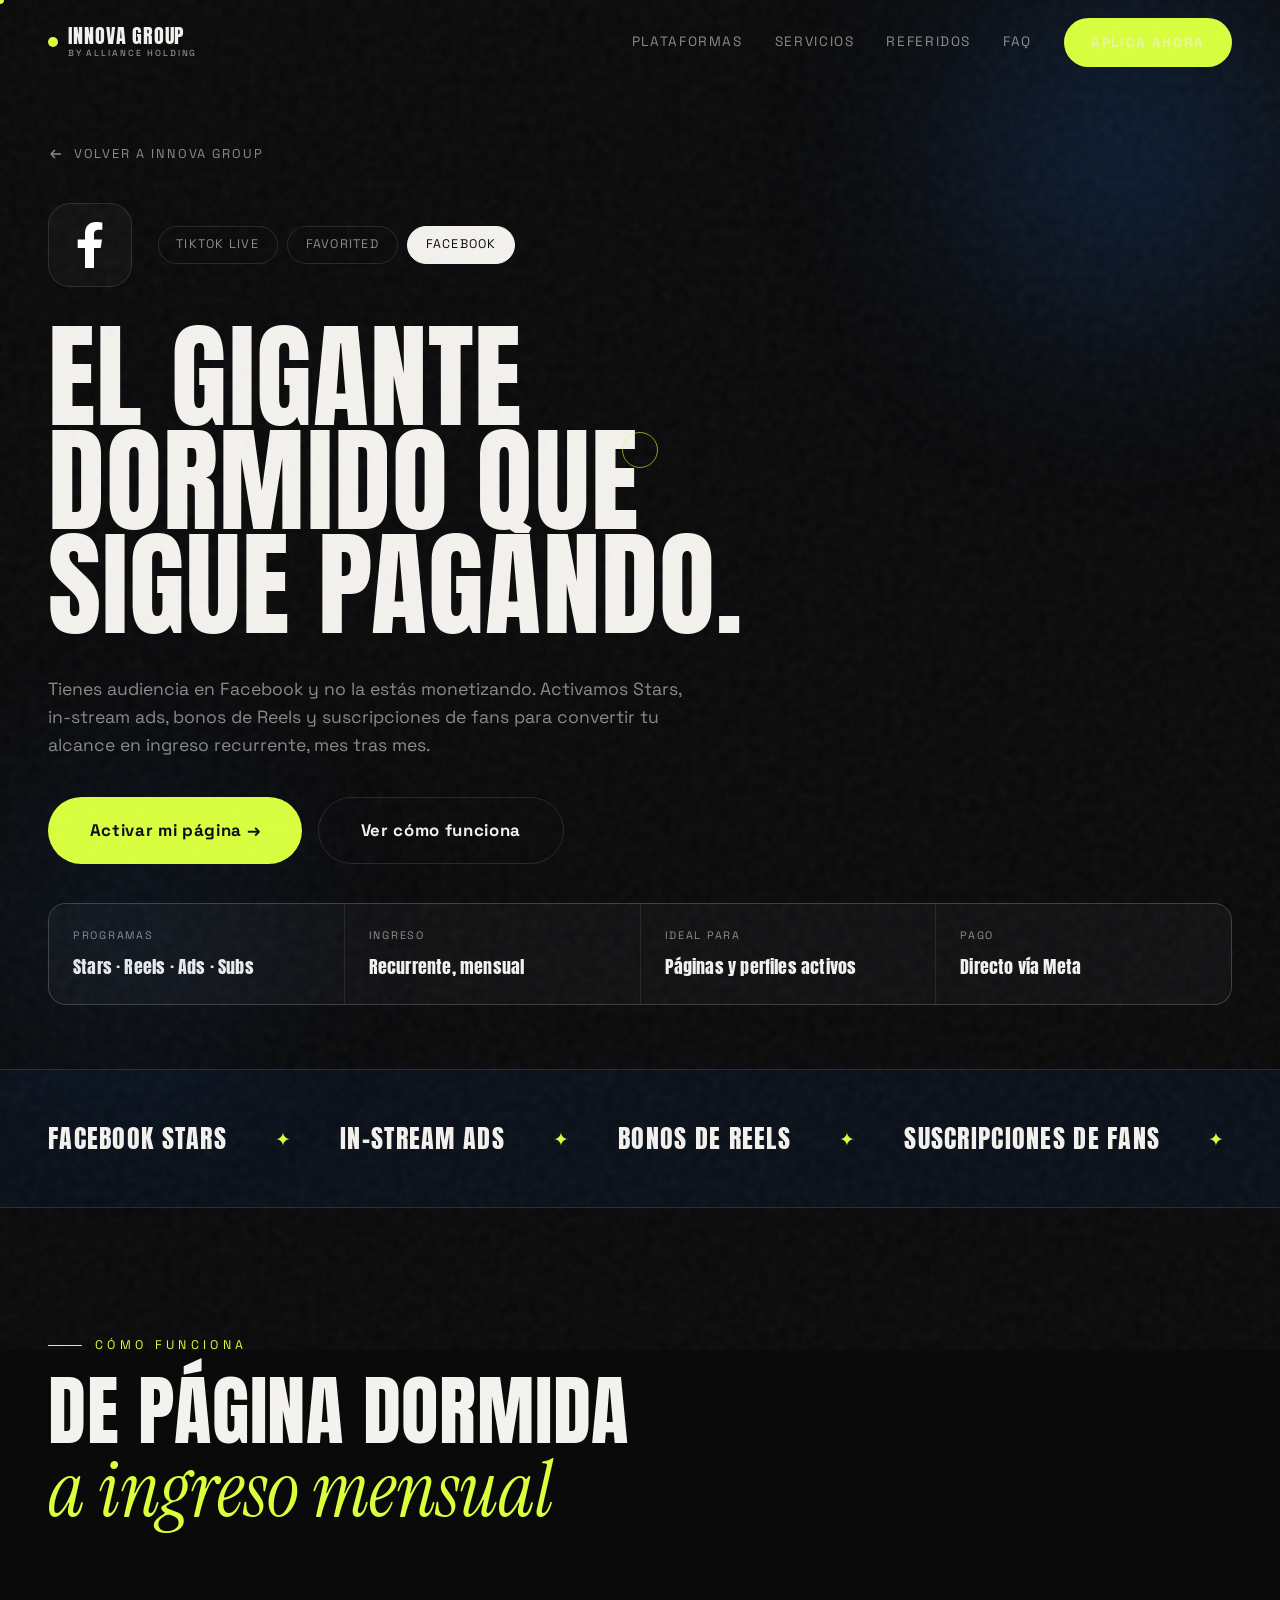
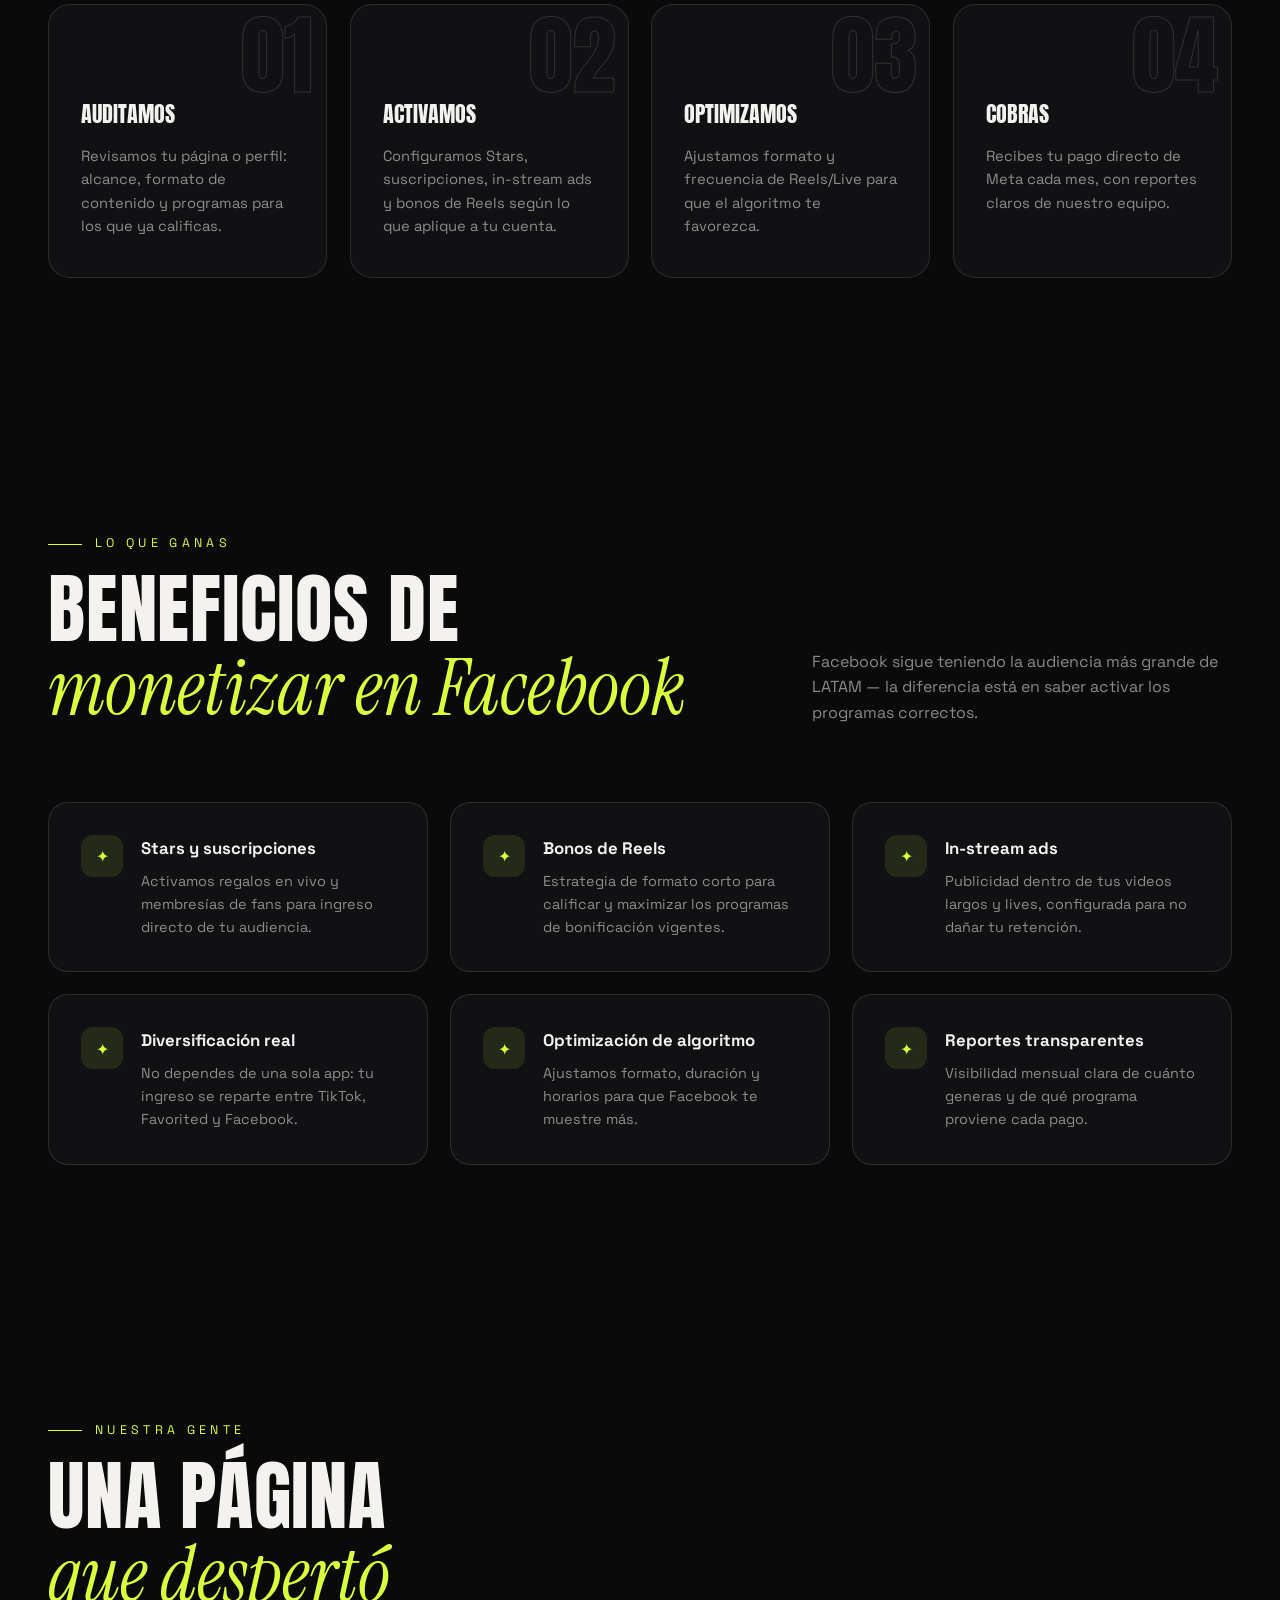
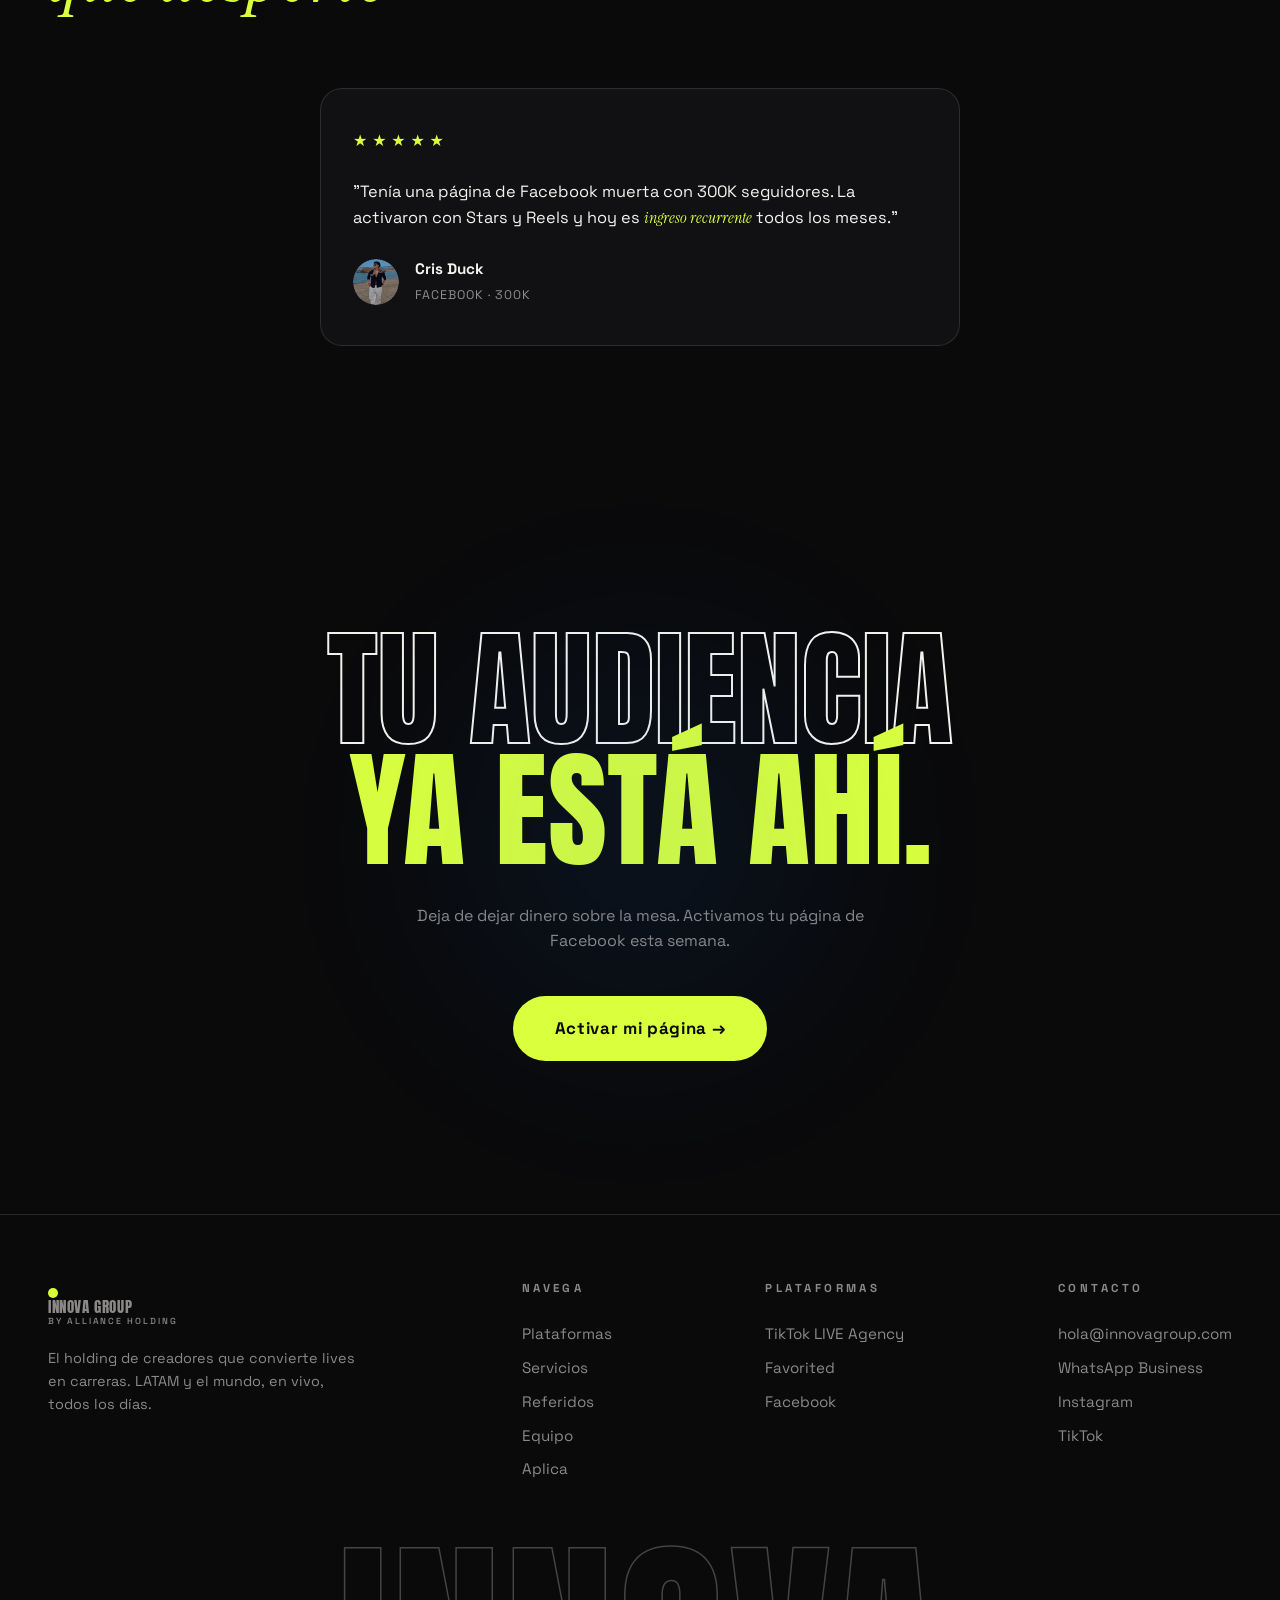
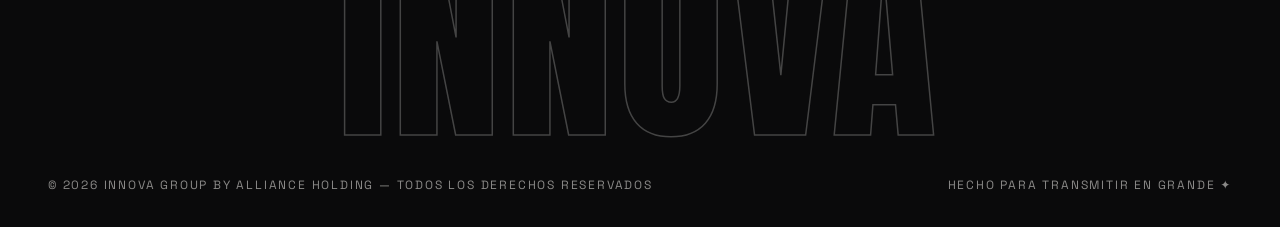
==== commit 4c4bf5b5: "Replace Facebook testimonial with Cris Duck and real photo Swap the placeholder Luisa P. gradient-in" ====
--- a/facebook/index.html
+++ b/facebook/index.html
@@ -135,8 +135,8 @@
         <span class="quote__stars">★★★★★</span>
         <p>"Tenía una página de Facebook muerta con 300K seguidores. La activaron con Stars y Reels y hoy es <em>ingreso recurrente</em> todos los meses."</p>
         <figcaption class="quote__who">
-          <span class="quote__ava" style="background:linear-gradient(135deg,#1877f2,#25f4ee)">LP</span>
-          <span><b>Luisa P.</b><small>Facebook · 300K</small></span>
+          <span class="quote__ava"><img src="../assets/testimonials/cris-duck.jpg" alt="Cris Duck" loading="lazy"></span>
+          <span><b>Cris Duck</b><small>Facebook · 300K</small></span>
         </figcaption>
       </figure>
     </div>
--- a/assets/styles.css
+++ b/assets/styles.css
@@ -325,7 +325,9 @@
 .quote__ava{
   width:46px;height:46px;border-radius:50%;flex:none;
   display:grid;place-items:center;font-weight:700;color:#0a0a0b;font-size:.9rem;
-}
+  overflow:hidden;
+}
+.quote__ava img{width:100%;height:100%;object-fit:cover;border-radius:50%}
 .quote__who b{display:block;font-size:.95rem}
 .quote__who small{color:var(--ink-dim);font-size:.78rem;letter-spacing:.08em;text-transform:uppercase}
 @media(max-width:980px){.quotes{grid-template-columns:1fr}}
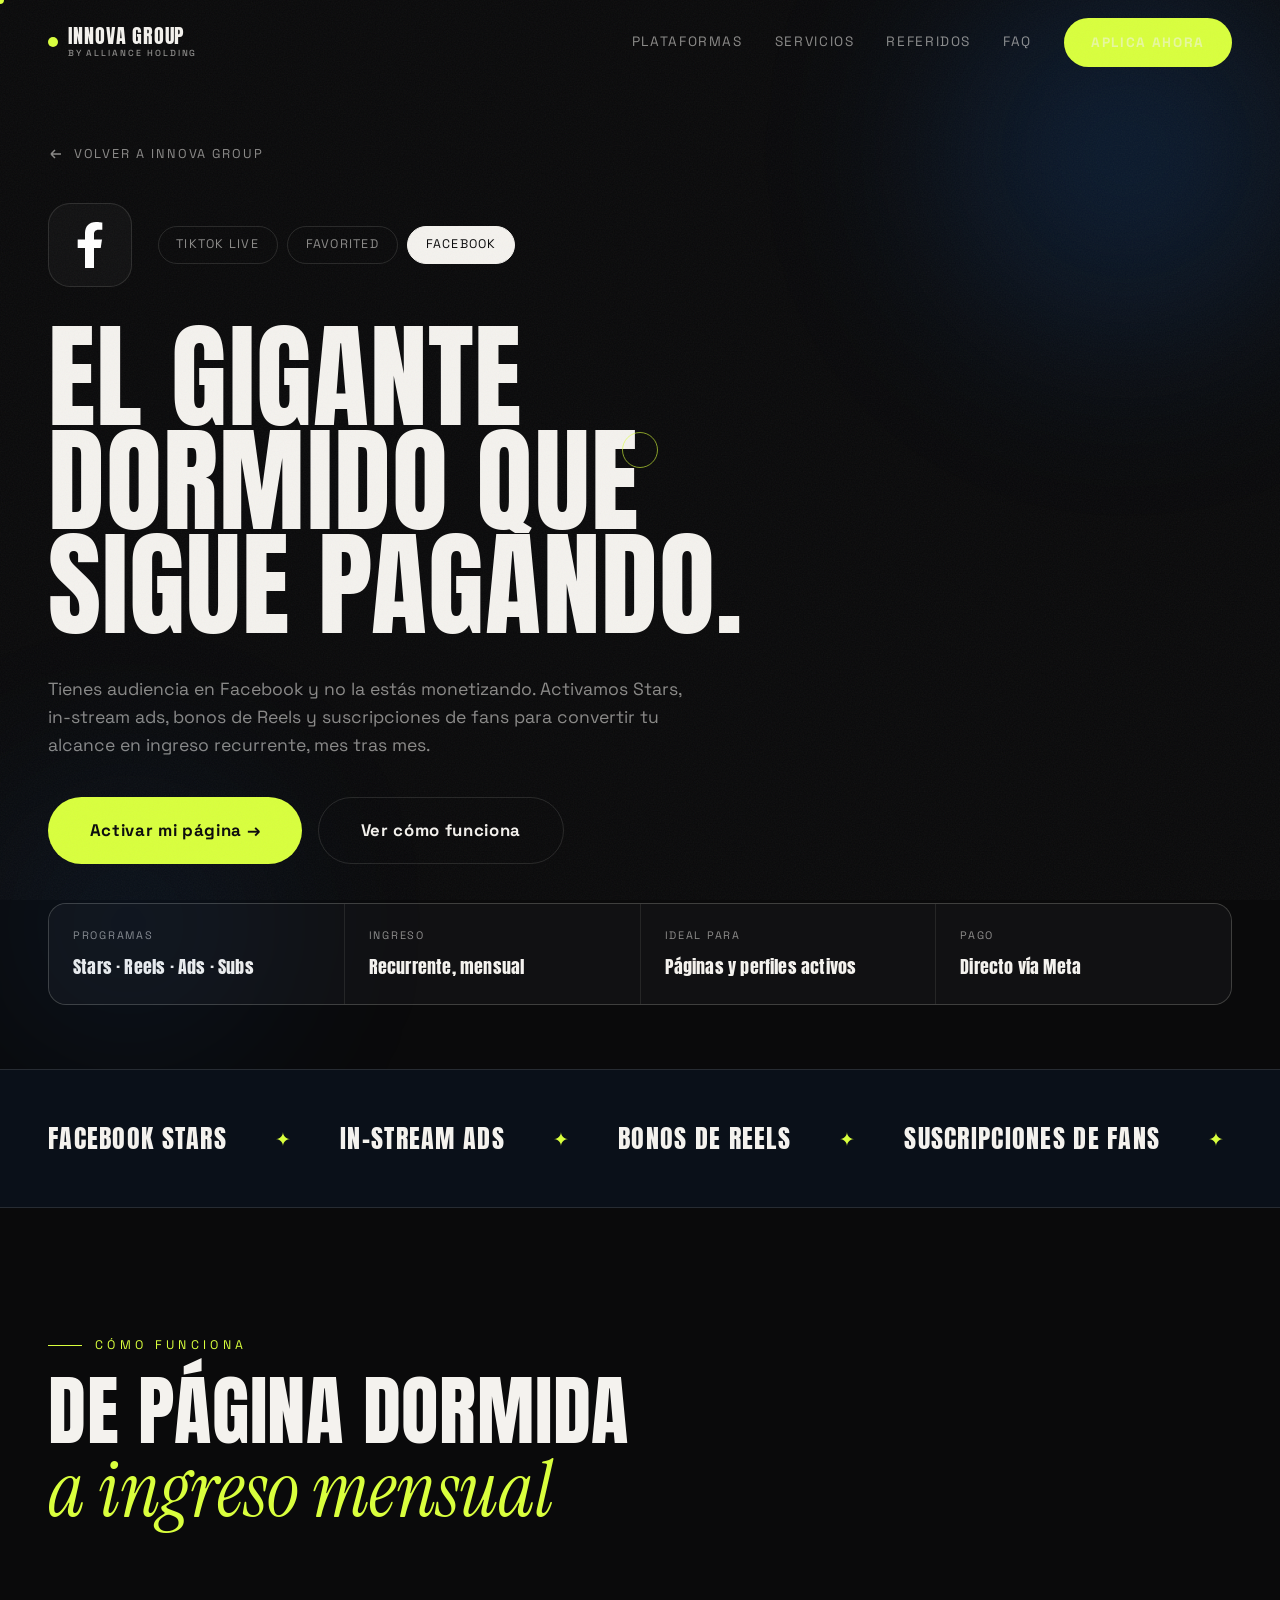
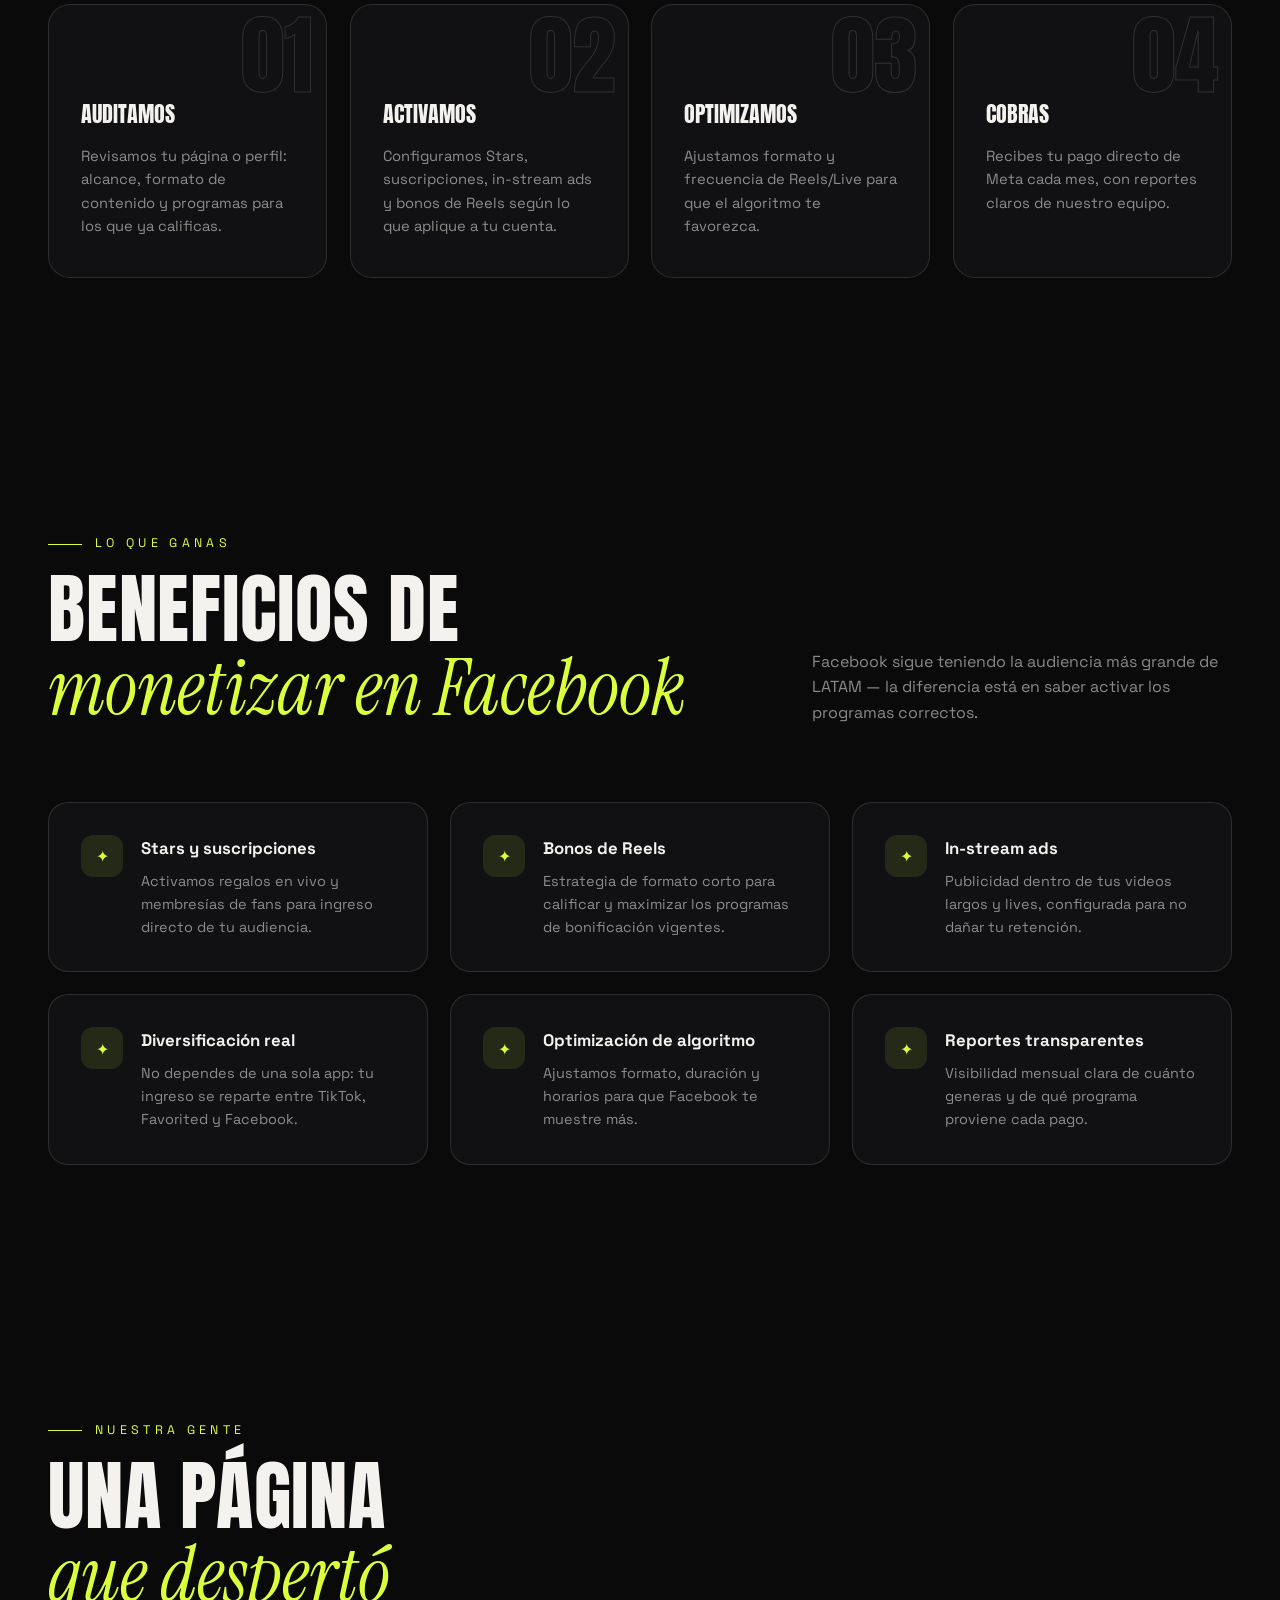
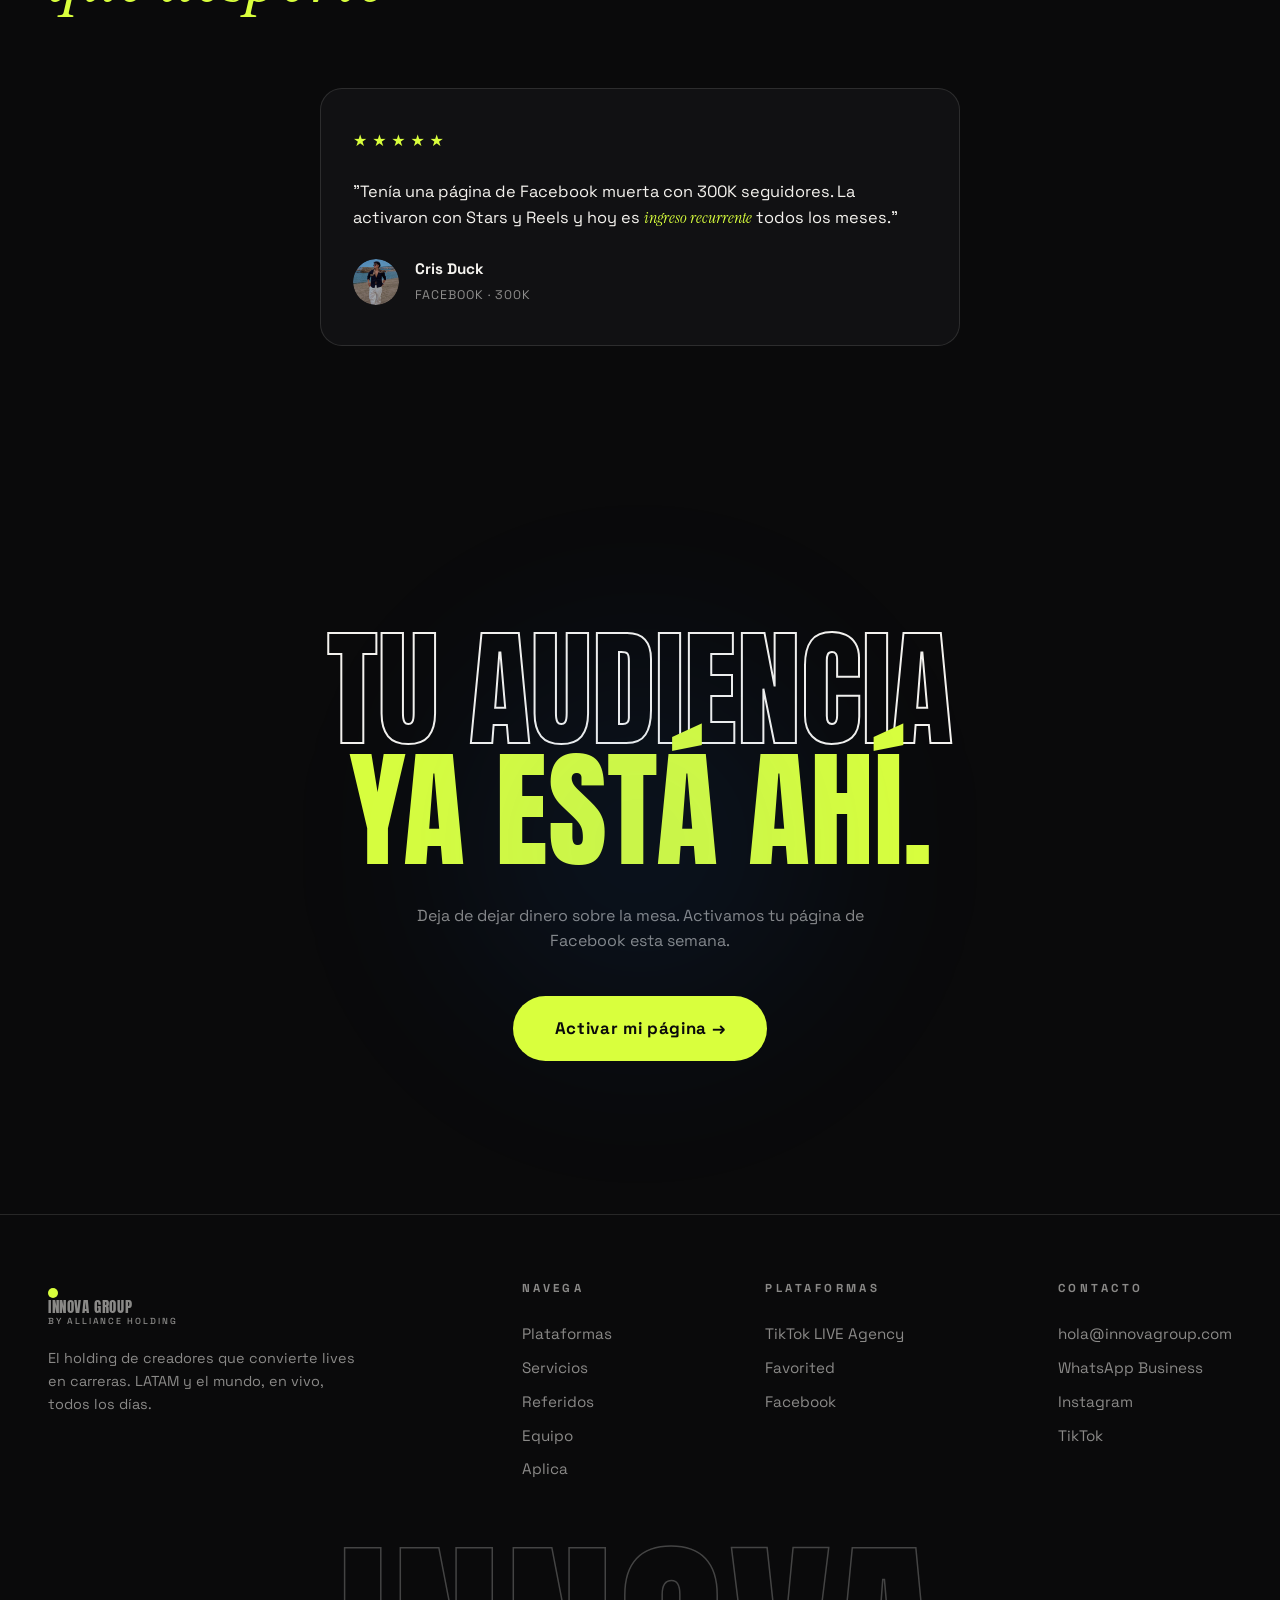
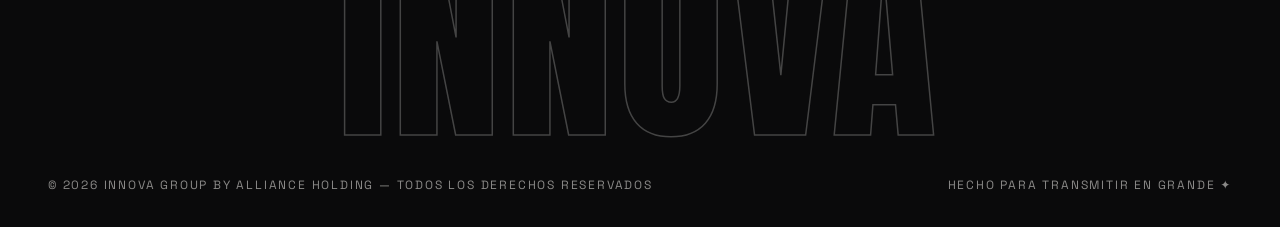
==== commit 58af687a: "Fix mobile horizontal-scroll bug, split Referidos/Equipo into own pages Mobile fix: the hero's decor" ====
--- a/facebook/index.html
+++ b/facebook/index.html
@@ -28,7 +28,7 @@
   <div class="nav__links">
     <a href="../index.html#plataformas">Plataformas</a>
     <a href="../index.html#servicios">Servicios</a>
-    <a href="../index.html#referidos">Referidos</a>
+    <a href="../refer/index.html">Referidos</a>
     <a href="../index.html#faq">FAQ</a>
     <a href="../index.html?plataforma=Facebook#aplica" class="btn nav__cta"><span>Aplica ahora</span></a>
   </div>
@@ -163,8 +163,8 @@
       <h5>Navega</h5>
       <a href="../index.html#plataformas">Plataformas</a>
       <a href="../index.html#servicios">Servicios</a>
-      <a href="../index.html#referidos">Referidos</a>
-      <a href="../index.html#equipo">Equipo</a>
+      <a href="../refer/index.html">Referidos</a>
+      <a href="../equipo/index.html">Equipo</a>
       <a href="../index.html#aplica">Aplica</a>
     </div>
     <div class="foot-col">
--- a/assets/styles.css
+++ b/assets/styles.css
@@ -21,8 +21,8 @@
   --ease:cubic-bezier(.22,1,.36,1);
 }
 *{margin:0;padding:0;box-sizing:border-box}
-html{scroll-behavior:smooth}
-html,body{overscroll-behavior-y:none}
+html{scroll-behavior:smooth;overflow-x:hidden}
+html,body{overscroll-behavior:none;max-width:100%}
 body{
   background:var(--bg);
   color:var(--ink);
@@ -38,14 +38,16 @@
 
 /* ---------- Grano / textura ---------- */
 .noise{
-  position:fixed;inset:-50%;z-index:9990;pointer-events:none;opacity:.05;
+  position:fixed;inset:0;z-index:9990;pointer-events:none;opacity:.05;
   background-image:url("data:image/svg+xml,%3Csvg viewBox='0 0 250 250' xmlns='http://www.w3.org/2000/svg'%3E%3Cfilter id='n'%3E%3CfeTurbulence type='fractalNoise' baseFrequency='0.75' numOctaves='2' stitchTiles='stitch'/%3E%3C/filter%3E%3Crect width='100%25' height='100%25' filter='url(%23n)'/%3E%3C/svg%3E");
+  background-repeat:repeat;
+  background-size:250px 250px;
   animation:grain 8s steps(10) infinite;
 }
 @keyframes grain{
-  0%,100%{transform:translate(0,0)}10%{transform:translate(-5%,-10%)}
-  30%{transform:translate(3%,-15%)}50%{transform:translate(12%,9%)}
-  70%{transform:translate(9%,4%)}90%{transform:translate(-1%,7%)}
+  0%,100%{background-position:0 0}10%{background-position:-25px -50px}
+  30%{background-position:15px -75px}50%{background-position:60px 45px}
+  70%{background-position:45px 20px}90%{background-position:-5px 35px}
 }
 
 /* ---------- Cursor ---------- */
@@ -123,7 +125,7 @@
 /* ---------- Hero ---------- */
 .hero{
   min-height:100svh;display:flex;flex-direction:column;justify-content:center;
-  padding:8rem clamp(1.25rem,4vw,3rem) 4rem;position:relative;
+  padding:8rem clamp(1.25rem,4vw,3rem) 4rem;position:relative;overflow:hidden;
 }
 .orb{position:absolute;border-radius:50%;filter:blur(90px);opacity:.5;pointer-events:none;will-change:transform}
 .orb--1{width:44vw;height:44vw;top:-12%;right:-10%;background:radial-gradient(circle,rgba(254,44,85,.5),transparent 65%)}
@@ -425,7 +427,7 @@
 
 .platform-hero{
   min-height:88svh;display:flex;flex-direction:column;justify-content:center;gap:2.4rem;
-  padding:9rem clamp(1.25rem,4vw,3rem) 4rem;position:relative;
+  padding:9rem clamp(1.25rem,4vw,3rem) 4rem;position:relative;overflow:hidden;
 }
 .logo-mark{
   width:84px;height:84px;border-radius:22px;display:grid;place-items:center;flex:none;
